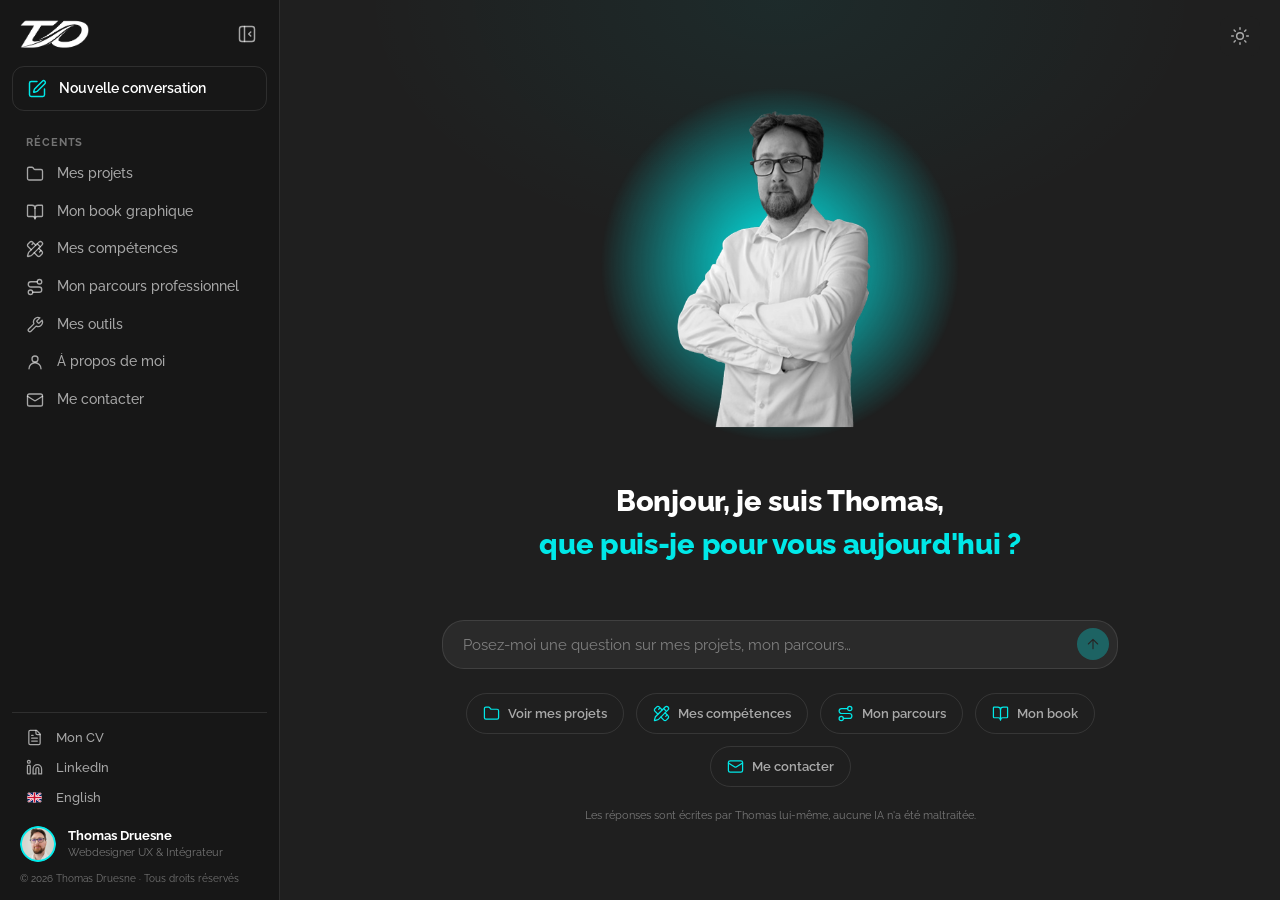
==== index.html @ 83aafb92 "Réponses du chat : apparition en cascade des éléments Co-Authored-By: Claude Opus 5.5 <noreply@anthr" ====
<!DOCTYPE html>
<html lang="fr">
<head>
  <meta charset="UTF-8" />
  <meta name="viewport" content="width=device-width, initial-scale=1.0" />
  <title>Portfolio - Thomas Druesne</title>
  <meta name="description" content="Thomas Druesne — Webdesigner UX &amp; Intégrateur WordPress. Projets, book graphique, compétences, parcours et outils." />
  <link rel="icon" type="image/png" href="img/favicon.png" />
  <!-- Thème : appliqué avant l'affichage pour éviter un flash (dark par défaut) -->
  <script>try { if (localStorage.getItem("portfolio-theme") === "light") document.documentElement.dataset.theme = "light"; } catch (e) {}</script>
  <link rel="preconnect" href="https://fonts.googleapis.com" />
  <link rel="preconnect" href="https://fonts.gstatic.com" crossorigin />
  <link rel="stylesheet" href="https://fonts.googleapis.com/css2?family=Raleway:wght@400;500;600;700;800&amp;display=swap" />
  <link rel="stylesheet" href="css/app.css?v=29" />
</head>
<body data-page="home">

  <div class="app" id="app">

    <!-- =====================================================
         ZONE PRINCIPALE — interface de chat
    ====================================================== -->
    <main class="chat" id="chat">

      <header class="chat-top">
        <button class="icon-btn" id="sidebar-open" type="button" aria-label="Ouvrir le menu" data-fr-aria="Ouvrir le menu" data-en-aria="Open menu">
          <span class="ico" data-icon="sidebar"></span>
        </button>
        <span class="chat-spacer"></span>
        <a href="chat.html" class="icon-btn" id="chat-new" data-action="new" aria-label="Nouvelle conversation" data-fr-aria="Nouvelle conversation" data-en-aria="New chat">
          <span class="ico" data-icon="newchat"></span>
        </a>
        <button class="icon-btn theme-btn" id="theme-btn" type="button" aria-label="Passer en mode clair">
          <span class="ico ico-sun" data-icon="sun"></span>
          <span class="ico ico-moon" data-icon="moon"></span>
        </button>
      </header>

      <div class="chat-scroll" id="chat-scroll">
        <div class="chat-col">

          <!-- Accueil -->
          <section class="welcome" id="welcome">
            <div class="photo-particles" id="photo-particles">
              <img class="photo-static" id="photo-static" src="img/photo_hero_section_homepage.png" alt="Thomas Druesne" />
              <canvas id="photo-canvas" aria-hidden="true"></canvas>
            </div>
            <h1 class="welcome-title">
              <span data-fr="Bonjour, je suis Thomas," data-en="Hello, I'm Thomas,">Bonjour, je suis Thomas,</span>
              <span class="accent" data-fr="que puis-je pour vous aujourd'hui ?" data-en="how can I help you today?">que puis-je pour vous aujourd'hui ?</span>
            </h1>
          </section>

          <!-- Fil de la conversation (rempli par js/app.js) -->
          <div class="thread" id="thread" aria-live="polite"></div>

        </div>
      </div>

      <!-- Barre de saisie -->
      <div class="composer-wrap">
        <div class="chat-col">
          <form class="composer" id="composer" autocomplete="off">
            <label for="prompt" class="sr-only" data-fr="Votre question" data-en="Your question">Votre question</label>
            <textarea id="prompt" rows="1"
              placeholder="Posez-moi une question sur mes projets, mon parcours…"
              data-fr-placeholder="Posez-moi une question sur mes projets, mon parcours…"
              data-en-placeholder="Ask me about my projects, my background…"></textarea>
            <button class="send-btn" type="submit" aria-label="Envoyer" data-fr-aria="Envoyer" data-en-aria="Send" disabled>
              <span class="ico" data-icon="send"></span>
            </button>
          </form>

          <div class="suggestions" id="suggestions">
            <button type="button" class="chip" data-topic="projets"><span class="ico" data-icon="folder"></span><span data-fr="Voir mes projets" data-en="See my projects">Voir mes projets</span></button>
            <button type="button" class="chip" data-topic="competences"><span class="ico" data-icon="pen"></span><span data-fr="Mes compétences" data-en="My skills">Mes compétences</span></button>
            <button type="button" class="chip" data-topic="parcours"><span class="ico" data-icon="route"></span><span data-fr="Mon parcours" data-en="My background">Mon parcours</span></button>
            <button type="button" class="chip" data-topic="book"><span class="ico" data-icon="book"></span><span data-fr="Mon book" data-en="My portfolio">Mon book</span></button>
            <button type="button" class="chip" data-topic="contact"><span class="ico" data-icon="mail"></span><span data-fr="Me contacter" data-en="Contact me">Me contacter</span></button>
          </div>

          <p class="composer-note" data-fr="Les réponses sont écrites par Thomas lui-même, aucune IA n'a été maltraitée." data-en="Answers are written by Thomas himself, no AI was harmed.">Les réponses sont écrites par Thomas lui-même, aucune IA n'a été maltraitée.</p>
        </div>
      </div>

    </main>
  </div>


  <script src="js/layout.js?v=29"></script>
  <script src="js/answers.js?v=29"></script>
  <script src="js/icons.js?v=29"></script>
  <script src="js/particles.js?v=29"></script>
  <script src="js/app.js?v=29"></script>
</body>
</html>
---- css/app.css ----
/* ============================================================
   APP.CSS — Interface "chat IA" (index.html + chat.html)
   Barre latérale (historique) + zone de chat centrale.

   Toutes les couleurs passent par des variables :
   - dark mode (par défaut) : :root
   - light mode : [data-theme="light"] — le bleu ciel devient bleu
   Les pictos SVG suivent automatiquement (currentColor).

   Breakpoints : 1500px / 1200px / 900px / 400px
============================================================ */

:root {
  /* Charte */
  --bg:          #1F1F1F;
  --primary:     #FFFFFF;
  --secondary:   #00E8E8;

  /* Dérivés (surfaces, textes atténués, bordures) */
  --surface:     #171717;   /* barre latérale */
  --surface-2:   #2A2A2A;   /* bulles, champs, cartes */
  --surface-3:   #333333;   /* survol */
  --text-muted:  rgba(255, 255, 255, 0.62);
  --text-faint:  rgba(255, 255, 255, 0.4);
  --border:      rgba(255, 255, 255, 0.1);
  --accent-soft: rgba(0, 232, 232, 0.12);
  --accent-glow: rgba(0, 232, 232, 0.35);
  --accent-haze: rgba(0, 232, 232, 0.06);   /* halo en haut de la zone de chat */
  --on-accent:   #1F1F1F;
  --shadow:      rgba(0, 0, 0, 0.5);
  --logo-filter: none;

  --sidebar-w:   280px;
  --col-w:       780px;
  --radius:      16px;
  --ease:        cubic-bezier(0.22, 1, 0.36, 1);
}

/* ===== LIGHT MODE — couleurs inversées, le bleu ciel devient bleu ===== */
[data-theme="light"] {
  --bg:          #FFFFFF;
  --primary:     #1F1F1F;
  --secondary:   #0B63CE;

  --surface:     #F5F6F8;
  --surface-2:   #ECEEF2;
  --surface-3:   #E1E4EA;
  --text-muted:  rgba(31, 31, 31, 0.68);
  --text-faint:  rgba(31, 31, 31, 0.46);
  --border:      rgba(31, 31, 31, 0.12);
  --accent-soft: rgba(11, 99, 206, 0.1);
  --accent-glow: rgba(11, 99, 206, 0.28);
  --accent-haze: rgba(11, 99, 206, 0.05);
  --on-accent:   #FFFFFF;
  --shadow:      rgba(31, 31, 31, 0.18);
  --logo-filter: invert(1);      /* logo blanc → noir */
}

/* ===== Reset ===== */
*, *::before, *::after { margin: 0; padding: 0; box-sizing: border-box; }

html, body { height: 100%; }

body {
  font-family: 'Raleway', sans-serif;
  background: var(--bg);
  color: var(--primary);
  font-size: calc(1rem - 1px);
  line-height: 1.7;
  overflow: hidden;              /* le scroll se fait dans .chat-scroll */
  -webkit-font-smoothing: antialiased;
  transition: background-color 0.3s, color 0.3s;
}

img { max-width: 100%; display: block; }
button { font: inherit; color: inherit; background: none; border: none; cursor: pointer; }
a { color: inherit; }

.sr-only {
  position: absolute; width: 1px; height: 1px; overflow: hidden;
  clip: rect(0 0 0 0); white-space: nowrap;
}

:focus-visible { outline: 2px solid var(--secondary); outline-offset: 2px; border-radius: 6px; }

/* ===== Pictos ===== */
.ico { display: inline-flex; width: 20px; height: 20px; flex-shrink: 0; }
.ico svg { width: 100%; height: 100%; }

.icon-btn {
  display: inline-flex; align-items: center; justify-content: center;
  width: 40px; height: 40px; border-radius: 10px;
  color: var(--text-muted);
  transition: background 0.2s, color 0.2s;
}
.icon-btn:hover { background: var(--surface-3); color: var(--primary); }

/* ============================================================
   LAYOUT
============================================================ */
.app {
  display: flex;
  height: 100vh;
  height: 100dvh;
}

/* ============================================================
   BARRE LATÉRALE
============================================================ */
.sidebar {
  width: var(--sidebar-w);
  flex-shrink: 0;
  background: var(--surface);
  border-right: 1px solid var(--border);
  display: flex;
  flex-direction: column;
  padding: 0.75rem;
  gap: 0.5rem;
  line-height: 1.3;
  transition: width 0.35s var(--ease), transform 0.35s var(--ease);
  z-index: 50;
}

/* Barre repliée : voir "BARRE LATÉRALE REPLIÉE" plus bas (colonne d'icônes) */

.sidebar-top {
  display: flex; align-items: center; justify-content: space-between;
  padding: 0.15rem 0 0.25rem 0.5rem;
}
.sidebar-logo img { height: 30px; width: auto; filter: var(--logo-filter); transition: filter 0.3s; }

.side-new {
  display: flex; align-items: center; gap: 0.75rem;
  padding: 0.7rem 0.9rem;
  border-radius: 12px;
  border: 1px solid var(--border);
  font-weight: 600;
  font-size: calc(0.94rem - 1px);
  text-decoration: none;
  transition: border-color 0.2s, background 0.2s, color 0.2s;
}
.side-new .ico { color: var(--secondary); }
.side-new:hover,
.side-new.is-active { border-color: var(--secondary); background: var(--accent-soft); }

.side-scroll {
  flex: 1;
  min-height: 0;
  overflow-y: auto;
  margin: 0 -0.25rem;
  padding: 0 0.25rem;
  scrollbar-width: none;           /* aucune barre de scroll visible */
}
.side-scroll::-webkit-scrollbar { display: none; }

.side-label {
  font-size: calc(0.72rem - 1px);
  font-weight: 700;
  letter-spacing: 0.08em;
  text-transform: uppercase;
  color: var(--text-faint);
  padding: 1.1rem 0.9rem 0.4rem;
}

.side-list { list-style: none; display: flex; flex-direction: column; gap: 2px; }

.side-item {
  display: flex; align-items: center; gap: 0.8rem;
  width: 100%;
  padding: 0.55rem 0.9rem;
  border-radius: 10px;
  text-decoration: none;
  font-size: calc(0.92rem - 1px);
  font-weight: 500;
  color: var(--text-muted);
  text-align: left;
  white-space: nowrap;
  overflow: hidden;
  position: relative;
  transition: background 0.2s, color 0.2s;
}
.side-item .ico { width: 18px; height: 18px; }
.side-item > span:last-child { overflow: hidden; text-overflow: ellipsis; }
.side-item:hover { background: var(--surface-2); color: var(--primary); }
.side-item:hover .ico { color: var(--secondary); }

.side-item.is-active {
  background: var(--surface-2);
  color: var(--primary);
}
.side-item.is-active .ico { color: var(--secondary); }
.side-item.is-active::before {
  content: '';
  position: absolute; left: 0; top: 25%; bottom: 25%;
  width: 3px; border-radius: 3px;
  background: var(--secondary);
}

.sidebar-bottom {
  border-top: 1px solid var(--border);
  padding-top: 0.6rem;
  display: flex; flex-direction: column; gap: 0.5rem;
}

/* CV / LinkedIn / Langue : liste verticale resserrée */
.side-list--compact { gap: 0; }
.side-list--compact .side-item { padding: 0.4rem 0.9rem; font-size: calc(0.88rem - 1px); }
.side-list--compact .ico { width: 17px; height: 17px; }

.side-profile {
  display: flex; align-items: center; gap: 0.75rem;
  padding: 0.35rem 0.5rem 0.1rem;
}
.avatar {
  width: 36px; height: 36px; border-radius: 50%;
  display: inline-flex; align-items: center; justify-content: center;
  background: var(--secondary); color: var(--on-accent);
  font-weight: 800; font-size: calc(0.85rem - 1px);
  flex-shrink: 0;
}
/* Photo de profil (cercle bleu ciel intégré à l'image) */
img.avatar { background: none; object-fit: cover; display: block; }
.side-profile-txt { display: flex; flex-direction: column; line-height: 1.35; gap: 0.1rem; min-width: 0; }
.side-profile-txt strong { font-size: calc(0.9rem - 1px); }
.side-profile-txt small { font-size: calc(0.75rem - 1px); color: var(--text-faint); white-space: nowrap; overflow: hidden; text-overflow: ellipsis; }

.sidebar-scrim { display: none; }

/* Écrans peu hauts : on resserre encore pour éviter le scroll */
@media (max-height: 720px) {
  .sidebar { padding: 0.6rem 0.75rem; gap: 0.4rem; }
  .side-new { padding: 0.6rem 0.9rem; }
  .side-label { padding: 0.75rem 0.9rem 0.3rem; }
  .side-item { padding: 0.45rem 0.9rem; }
  .side-profile-txt small { display: none; }
  .avatar { width: 30px; height: 30px; font-size: calc(0.75rem - 1px); }
}

/* Très peu de hauteur (petit portable + barre de favoris) : version la plus compacte */
@media (max-height: 620px) {
  .sidebar-top { padding-bottom: 0; }
  .side-label { padding: 0.5rem 0.9rem 0.2rem; }
  .side-item { padding: 0.35rem 0.9rem; font-size: calc(0.88rem - 1px); }
  .side-profile { display: none; }
}

/* ============================================================
   ZONE DE CHAT
============================================================ */
.chat {
  flex: 1;
  min-width: 0;
  display: flex;
  flex-direction: column;
  position: relative;
  background:
    radial-gradient(ellipse 60% 40% at 50% 0%, var(--accent-haze), transparent 70%),
    var(--bg);
}

/* Barre du haut posée par-dessus la conversation (pas de bande qui la coupe) :
   seuls les boutons restent cliquables, le texte défile jusqu'en haut. */
.chat-top {
  position: absolute; top: 0; left: 0; right: 0; z-index: 5;
  display: flex; align-items: center; gap: 0.5rem;
  padding: 1rem 1.25rem;
  min-height: 64px;
  pointer-events: none;
}
.chat-top > * { pointer-events: auto; }
/* Petit fond rond derrière chaque bouton pour rester lisible si le texte passe dessous */
.chat-top .icon-btn:not(:hover) { background: var(--bg); }
.chat.is-chatting .chat-scroll { padding-top: 64px; }
.chat-spacer { flex: 1; }

/* Boutons de la barre du haut visibles uniquement si la sidebar est cachée */
#sidebar-open, #chat-new { display: none; }

.chat-scroll {
  flex: 1;
  overflow-y: auto;
  scroll-behavior: smooth;
  scrollbar-width: thin;
  scrollbar-color: var(--surface-3) transparent;
}

.chat-col {
  width: 100%;
  max-width: var(--col-w);
  margin: 0 auto;
  padding: 0 2rem;
}

/* ----- Accueil ----- */
.welcome {
  display: flex;
  flex-direction: column;
  align-items: center;
  text-align: center;
  padding-top: 4vh;
  padding-bottom: 2.75rem;          /* respiration entre le titre et la barre de saisie */
}

/* Photo : nette au repos (vraie image), en grains pendant le mouvement (canvas) */
.photo-particles {
  position: relative;
  width: min(360px, 40vh);
  aspect-ratio: 560 / 552;
  margin-bottom: 2.5rem;
  cursor: crosshair;
  touch-action: none;
}
.photo-particles canvas,
.photo-particles .photo-static {
  position: absolute; inset: 0;
  width: 100%; height: 100%;
  object-fit: contain;
}
.photo-particles canvas { opacity: 0; transition: opacity 0.45s ease; }
.photo-particles .photo-static { transition: opacity 0.45s ease; }
.photo-particles.is-moving canvas { opacity: 1; transition-duration: 0.12s; }
.photo-particles.is-moving .photo-static { opacity: 0; transition-duration: 0.12s; }

.welcome-title {
  font-size: calc(1.9rem - 1px);
  font-weight: 800;
  line-height: 1.3;
  letter-spacing: -0.01em;
  max-width: 660px;
  display: flex; flex-direction: column; gap: 0.35rem;
}
.welcome-title span { display: block; }
.welcome-title .accent { color: var(--secondary); }

/* Mode conversation : l'accueil disparaît */
.chat.is-chatting .welcome { display: none; }

/* ----- Fil de messages ----- */
.thread {
  display: flex;
  flex-direction: column;
  gap: 2.75rem;
  padding: 1.5rem 0 3rem;
}
.chat:not(.is-chatting) .thread { display: none; }

.msg { display: flex; gap: 1.1rem; animation: msg-in 0.45s var(--ease) both; }

.msg-user { justify-content: flex-end; }
.msg-user .bubble {
  background: var(--surface-2);
  padding: 0.9rem 1.3rem;
  border-radius: 20px 20px 6px 20px;
  max-width: 80%;
  overflow-wrap: anywhere;
}

.msg-bot .avatar { width: 32px; height: 32px; font-size: calc(0.75rem - 1px); margin-top: 0.1rem; }
.msg-bot .msg-body { flex: 1; min-width: 0; }
.msg-bot .msg-body > * + * { margin-top: 1.4rem; }
.msg-bot p { color: var(--primary); }
.msg-bot strong { color: var(--secondary); font-weight: 700; }

/* Apparition en cascade du contenu de la réponse : chaque bloc, carte,
   étape ou bouton reçoit la classe .cascade et un délai croissant (app.js).
   `backwards` : l'animation ne bloque pas les effets de survol ensuite. */
.msg-bot .msg-body > .typing { animation: msg-in 0.3s var(--ease) both; }
.cascade { animation: msg-in 0.4s var(--ease) backwards; }

@keyframes msg-in {
  from { opacity: 0; transform: translateY(10px); }
  to   { opacity: 1; transform: none; }
}

/* Indicateur "Thomas écrit…" */
.typing { display: inline-flex; gap: 5px; padding: 0.7rem 0; }
.typing i {
  width: 7px; height: 7px; border-radius: 50%;
  background: var(--secondary);
  animation: typing 1s infinite ease-in-out;
}
.typing i:nth-child(2) { animation-delay: 0.15s; }
.typing i:nth-child(3) { animation-delay: 0.3s; }
@keyframes typing {
  0%, 80%, 100% { opacity: 0.25; transform: translateY(0); }
  40%           { opacity: 1;    transform: translateY(-4px); }
}

/* ----- Contenus des réponses ----- */
.project-grid {
  display: grid;
  grid-template-columns: repeat(2, 1fr);
  gap: 1.25rem;
}
.project-card {
  text-align: left;
  border-radius: var(--radius);
  overflow: hidden;
  background: var(--surface-2);
  border: 1px solid var(--border);
  transition: transform 0.35s var(--ease), border-color 0.25s, box-shadow 0.35s;
}
/* Logo blanc (sans fond) du projet, entier : contenu dans une zone basse */
.project-logo { display: flex; align-items: center; justify-content: center; height: 130px; padding: 1.25rem 1.5rem; }
.project-logo img { max-width: 100%; max-height: 100%; width: auto; height: auto; object-fit: contain; filter: var(--logo-filter); transition: filter 0.3s; }
.project-meta { display: flex; flex-direction: column; padding: 1rem 1.2rem 1.2rem; gap: 0.2rem; border-top: 1px solid var(--border); }
.project-meta strong { color: var(--primary); }
.project-meta small { color: var(--text-muted); font-size: calc(0.85rem - 1px); }
.project-card:hover {
  transform: translateY(-4px);
  border-color: var(--secondary);
  box-shadow: 0 10px 30px -10px var(--accent-glow);
}

.answer-figure img { border-radius: var(--radius); max-height: 360px; width: auto; }

.skill-grid { display: grid; grid-template-columns: repeat(2, 1fr); gap: 1.25rem; }
/* Nombre impair de cartes : la dernière prend toute la largeur */
.skill-card:last-child:nth-child(odd) { grid-column: 1 / -1; }
.skill-card {
  background: var(--surface-2);
  border: 1px solid var(--border);
  border-radius: var(--radius);
  padding: 1.5rem;
  transition: border-color 0.25s;
}
.skill-card:hover { border-color: var(--secondary); }
.skill-ico {
  width: 44px; height: 44px; padding: 10px;
  border-radius: 12px;
  background: var(--accent-soft);
  color: var(--secondary);
  margin-bottom: 1rem;
}
.skill-card h3 { font-size: calc(1.05rem - 1px); margin-bottom: 0.5rem; line-height: 1.4; }
.skill-card p { font-size: calc(0.92rem - 1px); color: var(--text-muted); }

.timeline { list-style: none; position: relative; padding-left: 1.75rem; }
.timeline::before {
  content: '';
  position: absolute; left: 5px; top: 8px; bottom: 8px;
  width: 2px;
  background: var(--secondary);
}
.timeline li { position: relative; padding-bottom: 1.75rem; }
.timeline li:last-child { padding-bottom: 0; }
.timeline li::before {
  content: '';
  position: absolute; left: calc(-1.75rem + 1px); top: 6px;
  width: 10px; height: 10px; border-radius: 50%;
  background: var(--bg);
  border: 2px solid var(--secondary);
}
.timeline-date { font-size: calc(0.8rem - 1px); font-weight: 700; color: var(--secondary); letter-spacing: 0.05em; }
.timeline h3 { font-size: calc(1.02rem - 1px); }
.timeline p { font-size: calc(0.92rem - 1px); color: var(--text-muted) !important; }

/* Outils : petites cartes carrées (picto couleur + nom), comme l'ancien site */
.tool-grid { display: grid; grid-template-columns: repeat(4, minmax(0, 1fr)); gap: 0.9rem; }
.tool-card {
  display: flex; flex-direction: column; align-items: center; justify-content: center;
  gap: 0.65rem;
  aspect-ratio: 1;
  padding: 1rem 0.5rem;
  background: var(--surface-2);
  border: 1px solid var(--border);
  border-radius: 12px;
  transition: box-shadow 0.3s ease, transform 0.3s ease, border-color 0.3s;
}
.tool-card img { width: 40px; height: 40px; object-fit: contain; }
.tool-card span { font-size: calc(0.9rem - 1px); font-weight: 600; text-align: center; overflow-wrap: anywhere; line-height: 1.25; }
.tool-card:hover { border-color: var(--secondary); box-shadow: 0 0 20px var(--accent-glow); transform: scale(0.97); }

.info-list { list-style: none; display: flex; flex-direction: column; gap: 0.75rem; }
.info-list li { display: flex; align-items: center; gap: 0.6rem; }
.info-list .ico { color: var(--secondary); }
.info-list a { color: var(--secondary); text-decoration: none; }
.info-list a:hover { text-decoration: underline; }

.answer-actions { display: flex; flex-wrap: wrap; gap: 0.8rem; padding-top: 0.25rem; }

/* ----- Boutons ----- */
.btn {
  display: inline-flex; align-items: center; gap: 0.5rem;
  padding: 0.62rem 1.15rem;
  border-radius: 999px;
  font-weight: 700; font-size: calc(0.88rem - 1px);
  text-decoration: none;
  border: 2px solid transparent;
  transition: transform 0.3s var(--ease), background 0.25s, color 0.25s, border-color 0.25s, box-shadow 0.3s;
  white-space: nowrap;
}
.btn .ico { width: 16px; height: 16px; }
.btn:hover { transform: translateY(-3px); }

.btn-accent { background: var(--secondary); color: var(--on-accent); }
.btn-accent:hover { box-shadow: 0 8px 24px -8px var(--accent-glow); }

.btn-ghost { border-color: var(--border); color: var(--primary); }
.btn-ghost:hover { border-color: var(--secondary); color: var(--secondary); }

/* ============================================================
   BARRE DE SAISIE
============================================================ */
.composer-wrap { padding: 0.75rem 0 1.5rem; }

.chat:not(.is-chatting) .chat-scroll { flex: 0 1 auto; }
.chat:not(.is-chatting) { justify-content: center; }

.composer {
  display: flex; align-items: flex-end; gap: 0.5rem;
  background: var(--surface-2);
  border: 1px solid var(--border);
  border-radius: 22px;
  padding: 0.45rem 0.5rem 0.45rem 1.25rem;
  transition: border-color 0.25s, box-shadow 0.3s, background 0.3s;
}
.composer:focus-within {
  border-color: var(--secondary);
  box-shadow: 0 0 0 4px var(--accent-soft), 0 10px 40px -15px var(--accent-glow);
}
.composer textarea {
  flex: 1;
  resize: none;
  border: none; outline: none; background: transparent;
  color: var(--primary);
  font: inherit; font-size: calc(1rem - 1px);
  line-height: 1.5;
  padding: 0.3rem 0;
  max-height: 180px;
overflow-y: hidden;             /* pas de flèches de défilement tant que le texte tient */
}
.composer textarea::placeholder { color: var(--text-faint); white-space: nowrap; overflow: hidden; text-overflow: ellipsis; }

.send-btn {
  width: 32px; height: 32px; border-radius: 50%;
  display: inline-flex; align-items: center; justify-content: center;
  background: var(--secondary); color: var(--on-accent);
  flex-shrink: 0;
  margin-bottom: 1px;
  transition: opacity 0.2s, transform 0.2s;
}
.send-btn .ico { width: 16px; height: 16px; }
.send-btn:disabled { opacity: 0.3; cursor: default; }
.send-btn:not(:disabled):hover { transform: scale(1.06); }

.suggestions {
  display: flex; flex-wrap: wrap; justify-content: center; gap: 0.75rem;
  margin-top: 1.5rem;
}
.chat.has-asked .suggestions { display: none; }
.is-standalone .suggestions { margin: 0 0 1rem; }

.chip {
  display: inline-flex; align-items: center; gap: 0.5rem;
  padding: 0.5rem 1rem;
  border-radius: 999px;
  border: 1px solid var(--border);
  color: var(--text-muted);
  font-size: calc(0.9rem - 1px); font-weight: 600;
  transition: border-color 0.2s, color 0.2s, background 0.2s, transform 0.3s var(--ease);
}
.chip .ico { width: 17px; height: 17px; color: var(--secondary); }
.chip:hover { border-color: var(--secondary); color: var(--primary); background: var(--accent-soft); transform: translateY(-2px); }

.composer-note {
  text-align: center;
  font-size: calc(0.75rem - 1px);
  color: var(--text-faint);
  margin-top: 1.25rem;
}

/* ============================================================
   RESPONSIVE — 1500px
============================================================ */
@media (max-width: 1500px) {
  :root { --col-w: 740px; }
}

/* ============================================================
   RESPONSIVE — 1200px
============================================================ */
@media (max-width: 1200px) {
  :root { --sidebar-w: 270px; --col-w: 700px; }
  .photo-particles { width: min(320px, 40vh); }
  .welcome-title { font-size: calc(1.75rem - 1px); }
}

/* ============================================================
   RESPONSIVE — 900px : la barre latérale devient un tiroir
============================================================ */
@media (max-width: 900px) {
  :root { --sidebar-w: 290px; }

  .sidebar {
    position: fixed; top: 0; bottom: 0; left: 0;
    transform: translateX(-100%);
    box-shadow: 20px 0 60px var(--shadow);
  }
  .app.is-collapsed .sidebar { margin-left: 0; }
  .app.is-drawer-open .sidebar { transform: none; }

  .sidebar-scrim {
    display: block;
    position: fixed; inset: 0;
    background: rgba(0, 0, 0, 0.55);
    opacity: 0; pointer-events: none;
    transition: opacity 0.3s;
    z-index: 40;
  }
  .app.is-drawer-open .sidebar-scrim { opacity: 1; pointer-events: auto; }

  #sidebar-open, #chat-new { display: inline-flex; }
  /* Accueil : même centrage que sur ordinateur (photo + titre + saisie groupés),
     la barre du haut passe par-dessus ; si le contenu est trop haut, il défile depuis le haut */
  .chat:not(.is-chatting) .chat-scroll { padding-top: 56px; }

  .photo-particles { width: min(280px, 36vh); }
  .welcome { padding-top: 0; }
  .welcome-title { font-size: calc(1.6rem - 1px); }
}

/* ============================================================
   RESPONSIVE — 600px (intermédiaire mobile large)
============================================================ */
@media (max-width: 600px) {
  .project-grid, .skill-grid { grid-template-columns: 1fr; }
  .chat-col { padding: 0 1rem; }
  .msg-bot .avatar { display: none; }
}

/* ============================================================
   RESPONSIVE — 400px
============================================================ */
@media (max-width: 400px) {
  .photo-particles { width: min(230px, 34vh); margin-bottom: 1.5rem; }
  .welcome-title { font-size: calc(1.3rem - 1px); }
  .composer { border-radius: 20px; padding-left: 1rem; }
  .suggestions { gap: 0.55rem; }
  .chip { font-size: calc(0.82rem - 1px); padding: 0.45rem 0.8rem; }
  .btn { padding: 0.55rem 0.95rem; font-size: calc(0.84rem - 1px); }
}

/* ============================================================
   ARRIVÉE SUR L'ACCUEIL — tout le contenu glisse vers le haut
   (la barre latérale ne bouge pas). Remplissage "backwards" :
   l'animation ne bloque pas les effets de survol ensuite.
============================================================ */
@keyframes rise-in {
  from { opacity: 0; transform: translateY(32px); }
  to   { opacity: 1; transform: none; }
}
body[data-page="home"] .chat:not(.is-chatting) .photo-particles,
body[data-page="home"] .chat:not(.is-chatting) .welcome-title span,
body[data-page="home"] .chat:not(.is-chatting) .composer,
body[data-page="home"] .chat:not(.is-chatting) .suggestions .chip,
body[data-page="home"] .chat:not(.is-chatting) .composer-note {
  animation: rise-in 0.9s var(--ease) backwards;
}
body[data-page="home"] .chat:not(.is-chatting) .photo-particles             { animation-delay: 0s; }
body[data-page="home"] .chat:not(.is-chatting) .welcome-title span:first-child { animation-delay: 0.12s; }
body[data-page="home"] .chat:not(.is-chatting) .welcome-title span.accent   { animation-delay: 0.2s; }
body[data-page="home"] .chat:not(.is-chatting) .composer                    { animation-delay: 0.3s; }
body[data-page="home"] .chat:not(.is-chatting) .suggestions .chip:nth-child(1) { animation-delay: 0.4s; }
body[data-page="home"] .chat:not(.is-chatting) .suggestions .chip:nth-child(2) { animation-delay: 0.46s; }
body[data-page="home"] .chat:not(.is-chatting) .suggestions .chip:nth-child(3) { animation-delay: 0.52s; }
body[data-page="home"] .chat:not(.is-chatting) .suggestions .chip:nth-child(4) { animation-delay: 0.58s; }
body[data-page="home"] .chat:not(.is-chatting) .suggestions .chip:nth-child(5) { animation-delay: 0.64s; }
body[data-page="home"] .chat:not(.is-chatting) .composer-note               { animation-delay: 0.75s; }

/* Light mode : la photo nette attend sa version au halo bleu (js/particles.js) */
[data-theme="light"] .photo-particles .photo-static:not(.is-recolored) { opacity: 0; }

/* ============================================================
   BOUTON DÉPLOYER / REPLIER LA BARRE LATÉRALE
   - dans la barre (ouverte) : la flèche pointe à gauche = replier
   - dans la zone de chat (barre fermée) : flèche à droite = déployer
   - au clic : petit rebond + la flèche pivote vers son nouveau sens
============================================================ */
.ico-chev { transform-box: fill-box; transform-origin: center; }
#sidebar-close .ico-chev { transform: rotate(180deg); }

@keyframes toggle-bump {
  0%   { transform: scale(1); }
  35%  { transform: scale(0.82); }
  70%  { transform: scale(1.08); }
  100% { transform: scale(1); }
}
@keyframes chev-to-left  { from { transform: rotate(0deg); }   to { transform: rotate(180deg); } }
@keyframes chev-to-right { from { transform: rotate(180deg); } to { transform: rotate(0deg); } }

#sidebar-open.is-flipping,
#sidebar-close.is-flipping { animation: toggle-bump 0.45s var(--ease); }
#sidebar-close.is-flipping .ico-chev { animation: chev-to-left 0.55s var(--ease) 0.05s backwards; }
#sidebar-open.is-flipping .ico-chev  { animation: chev-to-right 0.55s var(--ease) 0.05s backwards; }
#sidebar-open.is-flipping .ico,
#sidebar-close.is-flipping .ico { color: var(--secondary); transition: color 0.6s; }

/* ============================================================
   CHANGEMENT DE LANGUE — fondu + léger flou pendant l'échange
   (classes posées sur <html> par js/app.js, au clic seulement)
============================================================ */
html.lang-anim [data-fr],
html.lang-anim [data-fr-html],
html.lang-anim .bubble[data-q-fr],
html.lang-anim textarea::placeholder {
  transition: opacity 0.22s ease, filter 0.22s ease, transform 0.22s ease !important;
}
html.lang-out [data-fr],
html.lang-out [data-fr-html],
html.lang-out .bubble[data-q-fr] {
  opacity: 0 !important;
  filter: blur(4px);
  transform: translateY(3px);
}
html.lang-out textarea::placeholder { opacity: 0; }

/* Accessibilité : animations réduites */
@media (prefers-reduced-motion: reduce) {
  *, *::before, *::after { animation-duration: 0.01ms !important; transition-duration: 0.01ms !important; }
}

/* ============================================================
   ÉCRANS PEU HAUTS — tout l'accueil doit rester visible
============================================================ */
@media (max-height: 760px) {
  .photo-particles { width: min(300px, 34vh); margin-bottom: 1.5rem; }
  .welcome { padding-top: 0; padding-bottom: 1.75rem; }
  .welcome-title { font-size: calc(1.55rem - 1px); }
  .suggestions { margin-top: 1rem; }
}

/* ============================================================
   BOUTON DARK / LIGHT (en haut à droite)
============================================================ */
/* Bouton de langue : drapeau de la langue proposée (même que le libellé) */
html:not([lang="en"]) #lang-btn .flag-fr,
html[lang="en"] #lang-btn .flag-en { display: none; }

.theme-btn .ico-moon { display: none; }
[data-theme="light"] .theme-btn .ico-sun { display: none; }
[data-theme="light"] .theme-btn .ico-moon { display: inline-flex; }
.theme-btn:hover .ico { color: var(--secondary); }

/* ============================================================
   RÉPONSE "À PROPOS" — portrait + hobbies
============================================================ */
.answer-portrait img {
  width: 180px; height: 180px;
  object-fit: cover;
  border-radius: 50%;
  border: 3px solid var(--secondary);
}

/* Hobbies : une carte par ligne ; dans chaque carte, image à gauche,
   picto + titre + texte à droite */
.hobby-grid { display: grid; grid-template-columns: 1fr; gap: 1.25rem; }
.hobby-card {
  display: grid;
  grid-template-columns: minmax(0, 44%) minmax(0, 1fr);
  align-items: center;
  gap: 1.25rem;
  padding: 1rem;
  background: var(--surface-2);
  border: 1px solid var(--border);
  border-radius: var(--radius);
}
/* Image entière (sans recadrage) ; même arrondi pour les trois images,
   plus grand que celui déjà intégré dans les deux premières */
.hobby-card img {
  width: 100%; height: auto;
  aspect-ratio: 564 / 212;
  object-fit: contain;
  border-radius: 12px;
}
.hobby-body { padding: 0; }
.hobby-body h3 { display: flex; align-items: center; gap: 0.5rem; font-size: calc(1.02rem - 1px); margin-bottom: 0.4rem; line-height: 1.4; }
.hobby-body h3 .ico { color: var(--secondary); }
.hobby-body p { font-size: calc(0.92rem - 1px); color: var(--text-muted) !important; }

/* ============================================================
   RÉPONSE "CONTACT" — formulaire
============================================================ */
.contact-form {
  display: flex; flex-direction: column; gap: 0.9rem;
  background: var(--surface-2);
  border: 1px solid var(--border);
  border-radius: var(--radius);
  padding: 1.25rem;
}
.contact-row { display: grid; grid-template-columns: 1fr 1fr; gap: 0.9rem; }
.contact-form label { display: flex; flex-direction: column; gap: 0.35rem; font-size: calc(0.85rem - 1px); font-weight: 600; color: var(--text-muted); }
.contact-form input,
.contact-form textarea {
  font: inherit; font-size: calc(0.95rem - 1px); font-weight: 500;
  color: var(--primary);
  background: var(--bg);
  border: 1px solid var(--border);
  border-radius: 12px;
  padding: 0.6rem 0.85rem;
  resize: vertical;
  transition: border-color 0.2s, box-shadow 0.2s;
}
.contact-form input:focus,
.contact-form textarea:focus { outline: none; border-color: var(--secondary); box-shadow: 0 0 0 3px var(--accent-soft); }
.contact-trap { position: absolute; left: -9999px; width: 1px; height: 1px; opacity: 0; }
.contact-foot { display: flex; flex-wrap: wrap; gap: 0.8rem; }
.contact-foot .btn:disabled { opacity: 0.5; cursor: progress; transform: none; }
.contact-status { font-size: calc(0.9rem - 1px); min-height: 1em; }
.contact-status:empty { display: none; }
.contact-status[data-kind="success"] { color: var(--secondary); font-weight: 600; }
.contact-status[data-kind="error"] { color: #E5484D; }

@media (max-width: 600px) {
  .contact-row { grid-template-columns: 1fr; }
  /* Mobile : la carte hobby repasse en vertical (image au-dessus du texte) */
  .hobby-card { grid-template-columns: 1fr; gap: 0.9rem; }
  .answer-portrait img { width: 140px; height: 140px; }
}

/* ============================================================
   DÉTAIL D'UN PROJET — affiché à la suite du chat
   (remplace les anciennes fenêtres modales)
============================================================ */
.project-title {
  font-size: calc(1.35rem - 1px);
  font-weight: 800;
  line-height: 1.35;
  padding-bottom: 0.6rem;
  position: relative;
}
.project-title::after {
  content: '';
  position: absolute; left: 0; bottom: 0;
  width: 64px; height: 3px; border-radius: 2px;
  background: var(--secondary);
}

/* Aperçu : image entière sur fond blanc, hauteur limitée */
.project-shot {
  background: #FFFFFF;
  border-radius: var(--radius);
  border: 1px solid var(--border);
  padding: 0.5rem;
  height: 300px;
  overflow: hidden;            /* le zoom ne rogne que la marge blanche de l'image */
  display: flex; align-items: center; justify-content: center;
}
.project-shot--beige { background: #F5EDE8; }
/* Les images ont 20 à 40 % de marge blanche autour du logo : léger zoom pour l'agrandir */
.project-shot img { max-width: 100%; max-height: 100%; object-fit: contain; transform: scale(1.22); }
/* Images larges avec beaucoup de marge : elles remplissent le cadre (marges rognées, logo entier) */.project-shot--cover { padding: 0; }.project-shot--cover img { width: 100%; height: 100%; max-width: none; max-height: none; object-fit: cover; transform: none; }

.project-details {
  display: grid; grid-template-columns: 1fr 1fr; gap: 1.25rem;
}
.project-details > div {
  background: var(--surface-2);
  border: 1px solid var(--border);
  border-radius: var(--radius);
  padding: 1.1rem 1.25rem 1.25rem;
}
.project-details h3 {
  display: flex; align-items: center; gap: 0.55rem;
  font-size: calc(1rem - 1px);
  margin-bottom: 0.7rem;
  line-height: 1.4;
}
.project-details h3 .ico { color: var(--secondary); }

.detail-list { list-style: none; display: flex; flex-direction: column; gap: 0.4rem; }
.detail-list li {
  position: relative;
  padding-left: 1.1rem;
  font-size: calc(0.92rem - 1px);
  color: var(--text-muted);
}
.detail-list li::before {
  content: '';
  position: absolute; left: 0.2rem; top: 0.62em;
  width: 5px; height: 5px; border-radius: 50%;
  background: var(--secondary);
}
.detail-list--tools { gap: 0.7rem; }   /* liste des outils un peu plus aérée */
.detail-list--tools li { display: flex; align-items: center; gap: 0.6rem; padding-left: 0; }
.detail-list--tools li::before { display: none; }
.detail-list--tools img { width: 20px; height: 20px; object-fit: contain; }

@media (max-width: 600px) {
  .tool-grid { grid-template-columns: repeat(3, minmax(0, 1fr)); }
  .project-details { grid-template-columns: 1fr; }
  .project-shot { height: 210px; }
}
@media (max-width: 400px) {
  .tool-grid { grid-template-columns: repeat(3, minmax(0, 1fr)); gap: 0.6rem; }
  .tool-card img { width: 34px; height: 34px; }
  .tool-card span { font-size: calc(0.8rem - 1px); }
  .project-logo { height: 110px; }
}

/* ============================================================
   BARRE LATÉRALE REPLIÉE (ordinateur) — elle ne disparaît pas :
   elle devient une colonne d'icônes. Survol = nom en infobulle.
============================================================ */
@media (min-width: 901px) {
  .sidebar { overflow: hidden; }
  .app.is-collapsed .sidebar { width: 72px; padding-left: 0.6rem; padding-right: 0.6rem; }

  .app.is-collapsed .sidebar-logo,
  .app.is-collapsed .side-label,
  .app.is-collapsed .side-new > span:last-child,
  .app.is-collapsed .side-item > span:last-child,
  .app.is-collapsed .side-profile-txt { display: none; }

  .app.is-collapsed .sidebar-top { justify-content: center; padding-left: 0; }
  .app.is-collapsed .side-new,
  .app.is-collapsed .side-item { justify-content: center; padding-left: 0; padding-right: 0; }
  .app.is-collapsed .side-scroll { padding-top: 0.75rem; }
  .app.is-collapsed .side-profile { justify-content: center; padding-left: 0; padding-right: 0; }

  /* Flèche du bouton : vers la droite quand la barre est repliée (= déployer) */
  .app.is-collapsed #sidebar-close .ico-chev { transform: rotate(0deg); }
  .app.is-collapsed #sidebar-close.is-flipping .ico-chev { animation-name: chev-to-right; }
}

/* Fin du détail d'un projet : proposer d'enchaîner sur les autres */
.next-projects {
  border-top: 1px solid var(--border);
  padding-top: 1.25rem;
  display: flex; flex-direction: column; gap: 0.8rem;
}
.next-projects p { color: var(--text-muted); }
.chip--next { border-color: var(--secondary); color: var(--primary); }

/* Descriptions de projets : mots-clés en gras (sans couleur, pour rester lisible) */
.msg-bot .project-desc strong { color: var(--primary); font-weight: 700; }

/* Point fort mis en avant (ex. simulateur IAE d'Inzerty) */
.project-highlight {
  background: var(--accent-soft);
  border-left: 3px solid var(--secondary);
  border-radius: 0 12px 12px 0;
  padding: 0.85rem 1.1rem;
}

/* Copyright en bas de la barre latérale */
.side-copy {
  font-size: calc(0.7rem - 1px);
  line-height: 1.4;
  color: var(--text-faint);
  padding: 0 0.5rem 0.15rem;
}
@media (min-width: 901px) {
  .app.is-collapsed .side-copy { display: none; }
}

/* Aperçu dont le logo n'a pas de marge (ex. AMAP) : affiché entier, sans zoom */
.project-shot--fit { padding: 1.5rem; }
.project-shot--fit img { transform: none; }

/* AMAP : fond crème derrière le logo coloré */
.project-shot--amap { background: #F6EDD5; }


/* Petits téléphones peu hauts (ex. 320×640) : tout l'accueil doit tenir à l'écran */
@media (max-width: 400px) and (max-height: 700px) {
  .photo-particles { width: min(170px, 26vh); margin-bottom: 1rem; }
  .welcome { padding-bottom: 1.25rem; }
  .welcome-title { font-size: calc(1.2rem - 1px); }
  .suggestions { margin-top: 0.75rem; gap: 0.45rem; }
  .composer-note { display: none; }
}
@media (max-width: 340px) {
  .tool-card { padding: 0.75rem 0.3rem; gap: 0.45rem; }
  .tool-card img { width: 30px; height: 30px; }
}
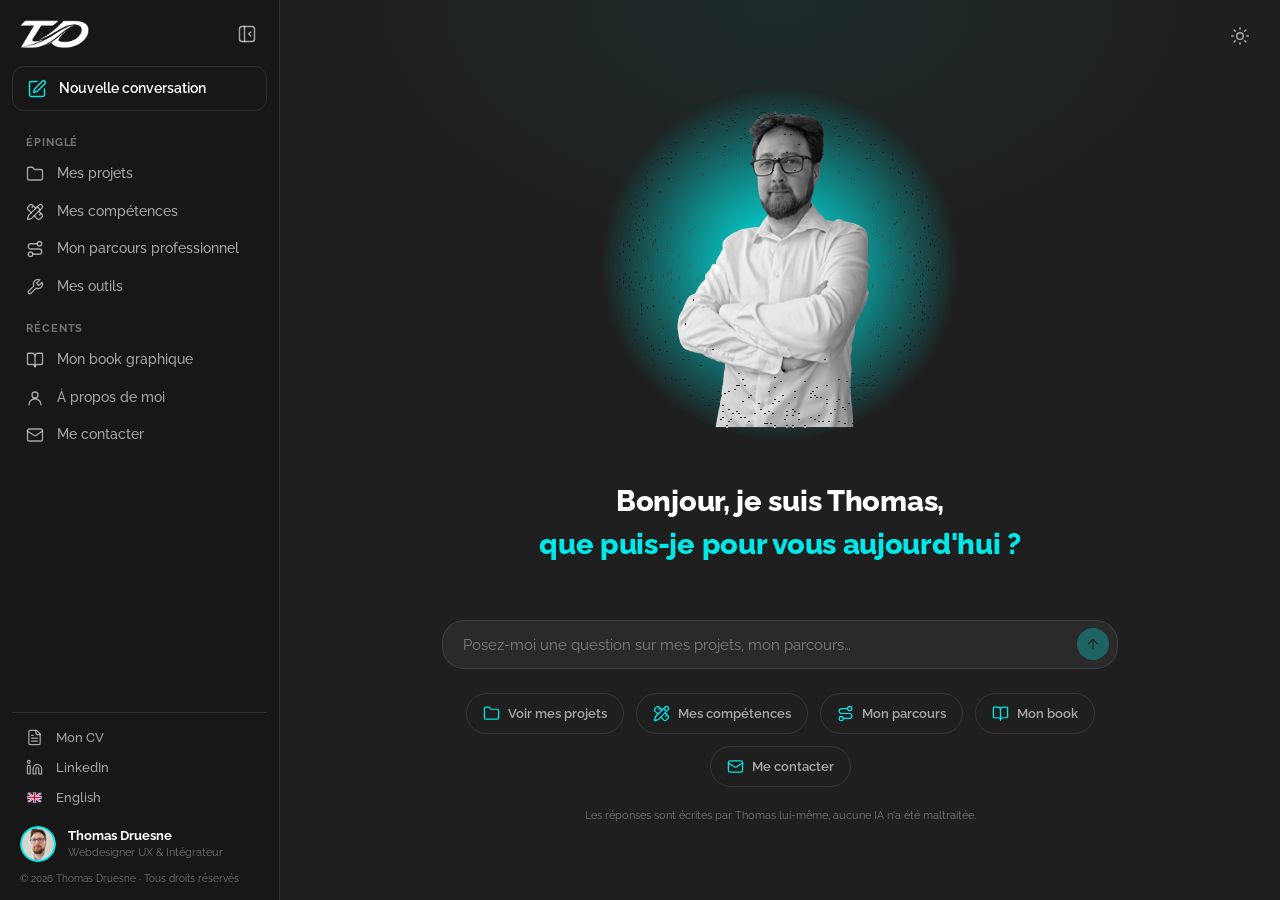
==== commit e20ef003: "Book en pleine largeur et barre latérale Épinglé / Récents Co-Authored-By: Claude Opus 5.5 <noreply@" ====
--- a/index.html
+++ b/index.html
@@ -11,7 +11,7 @@
   <link rel="preconnect" href="https://fonts.googleapis.com" />
   <link rel="preconnect" href="https://fonts.gstatic.com" crossorigin />
   <link rel="stylesheet" href="https://fonts.googleapis.com/css2?family=Raleway:wght@400;500;600;700;800&amp;display=swap" />
-  <link rel="stylesheet" href="css/app.css?v=29" />
+  <link rel="stylesheet" href="css/app.css?v=30" />
 </head>
 <body data-page="home">
 
@@ -87,10 +87,10 @@
   </div>
 
 
-  <script src="js/layout.js?v=29"></script>
-  <script src="js/answers.js?v=29"></script>
-  <script src="js/icons.js?v=29"></script>
-  <script src="js/particles.js?v=29"></script>
-  <script src="js/app.js?v=29"></script>
+  <script src="js/layout.js?v=30"></script>
+  <script src="js/answers.js?v=30"></script>
+  <script src="js/icons.js?v=30"></script>
+  <script src="js/particles.js?v=30"></script>
+  <script src="js/app.js?v=30"></script>
 </body>
 </html>
--- a/css/app.css
+++ b/css/app.css
@@ -227,7 +227,7 @@
 .sidebar-scrim { display: none; }
 
 /* Écrans peu hauts : on resserre encore pour éviter le scroll */
-@media (max-height: 720px) {
+@media (max-height: 780px) {
   .sidebar { padding: 0.6rem 0.75rem; gap: 0.4rem; }
   .side-new { padding: 0.6rem 0.9rem; }
   .side-label { padding: 0.75rem 0.9rem 0.3rem; }
@@ -237,7 +237,7 @@
 }
 
 /* Très peu de hauteur (petit portable + barre de favoris) : version la plus compacte */
-@media (max-height: 620px) {
+@media (max-height: 690px) {
   .sidebar-top { padding-bottom: 0; }
   .side-label { padding: 0.5rem 0.9rem 0.2rem; }
   .side-item { padding: 0.35rem 0.9rem; font-size: calc(0.88rem - 1px); }
@@ -412,7 +412,7 @@
   box-shadow: 0 10px 30px -10px var(--accent-glow);
 }
 
-.answer-figure img { border-radius: var(--radius); max-height: 360px; width: auto; }
+.answer-figure img { display: block; width: 100%; height: auto; border-radius: var(--radius); }
 
 .skill-grid { display: grid; grid-template-columns: repeat(2, 1fr); gap: 1.25rem; }
 /* Nombre impair de cartes : la dernière prend toute la largeur */
@@ -718,6 +718,7 @@
 /* Accessibilité : animations réduites */
 @media (prefers-reduced-motion: reduce) {
   *, *::before, *::after { animation-duration: 0.01ms !important; transition-duration: 0.01ms !important; }
+  .cascade { animation-delay: 0s !important; }
 }
 
 /* ============================================================
@@ -912,6 +913,9 @@
   .app.is-collapsed .side-item > span:last-child,
   .app.is-collapsed .side-profile-txt { display: none; }
 
+  /* Rail replié : un trait sépare les liens épinglés des récents */
+  .app.is-collapsed .side-scroll .side-list ~ .side-list { margin-top: 0.5rem; padding-top: 0.5rem; border-top: 1px solid var(--border); }
+
   .app.is-collapsed .sidebar-top { justify-content: center; padding-left: 0; }
   .app.is-collapsed .side-new,
   .app.is-collapsed .side-item { justify-content: center; padding-left: 0; padding-right: 0; }
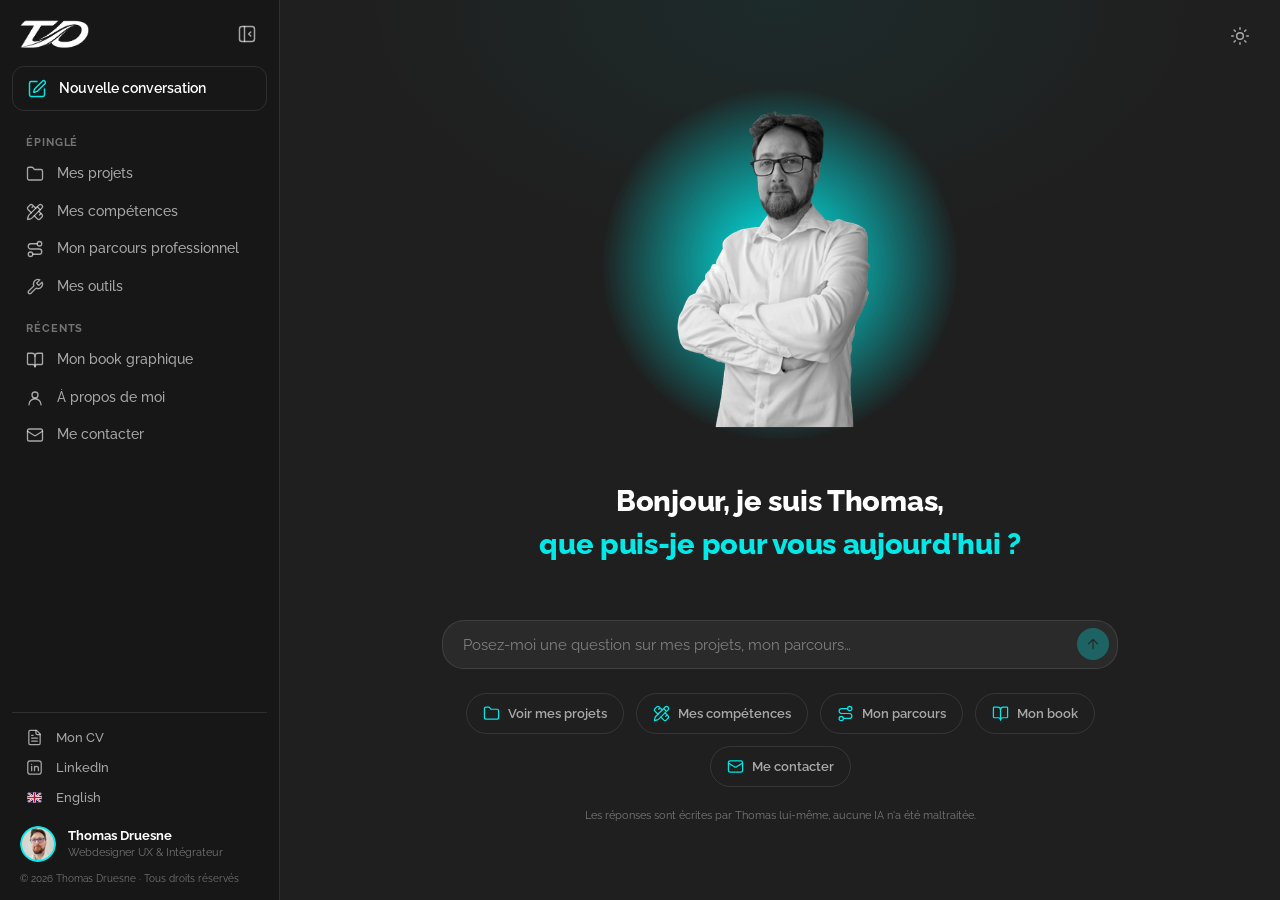
==== commit e288625d: "Chat : lecture depuis le haut du sujet, retour en haut et suggestions - Chaque nouveau sujet place l" ====
--- a/index.html
+++ b/index.html
@@ -11,7 +11,7 @@
   <link rel="preconnect" href="https://fonts.googleapis.com" />
   <link rel="preconnect" href="https://fonts.gstatic.com" crossorigin />
   <link rel="stylesheet" href="https://fonts.googleapis.com/css2?family=Raleway:wght@400;500;600;700;800&amp;display=swap" />
-  <link rel="stylesheet" href="css/app.css?v=30" />
+  <link rel="stylesheet" href="css/app.css?v=31" />
 </head>
 <body data-page="home">
 
@@ -87,10 +87,10 @@
   </div>
 
 
-  <script src="js/layout.js?v=30"></script>
-  <script src="js/answers.js?v=30"></script>
-  <script src="js/icons.js?v=30"></script>
-  <script src="js/particles.js?v=30"></script>
-  <script src="js/app.js?v=30"></script>
+  <script src="js/layout.js?v=31"></script>
+  <script src="js/answers.js?v=31"></script>
+  <script src="js/icons.js?v=31"></script>
+  <script src="js/particles.js?v=31"></script>
+  <script src="js/app.js?v=31"></script>
 </body>
 </html>
--- a/css/app.css
+++ b/css/app.css
@@ -502,7 +502,7 @@
 /* ============================================================
    BARRE DE SAISIE
 ============================================================ */
-.composer-wrap { padding: 0.75rem 0 1.5rem; }
+.composer-wrap { padding: 0.75rem 0 1.5rem; position: relative; }
 
 .chat:not(.is-chatting) .chat-scroll { flex: 0 1 auto; }
 .chat:not(.is-chatting) { justify-content: center; }
@@ -978,3 +978,29 @@
   .tool-card { padding: 0.75rem 0.3rem; gap: 0.45rem; }
   .tool-card img { width: 30px; height: 30px; }
 }
+
+/* Fin de chaque sujet : « Voulez-vous savoir autre chose ? » */
+.next-projects + .follow-up { border-top: 0; padding-top: 0.4rem; }
+
+/* Bouton « Revenir en haut » : centré au-dessus de la barre de saisie */
+.back-top {
+  position: absolute; left: 50%; bottom: 100%; z-index: 4;
+  display: inline-flex; align-items: center; gap: 0.45rem;
+  padding: 0.5rem 1rem 0.5rem 0.8rem;
+  border-radius: 999px;
+  border: 1px solid var(--border);
+  background: var(--surface);
+  color: var(--primary);
+  font-size: calc(0.85rem - 1px); font-weight: 600;
+  box-shadow: 0 6px 20px var(--shadow);
+  opacity: 0; visibility: hidden; pointer-events: none;
+  transform: translate(-50%, 10px);
+  transition: opacity 0.25s, transform 0.3s var(--ease), visibility 0s 0.3s, border-color 0.2s;
+}
+.back-top.is-visible {
+  opacity: 1; visibility: visible; pointer-events: auto;
+  transform: translate(-50%, -4px);
+  transition: opacity 0.25s, transform 0.3s var(--ease), visibility 0s, border-color 0.2s;
+}
+.back-top:hover { border-color: var(--secondary); }
+.back-top .ico { width: 16px; height: 16px; color: var(--secondary); }
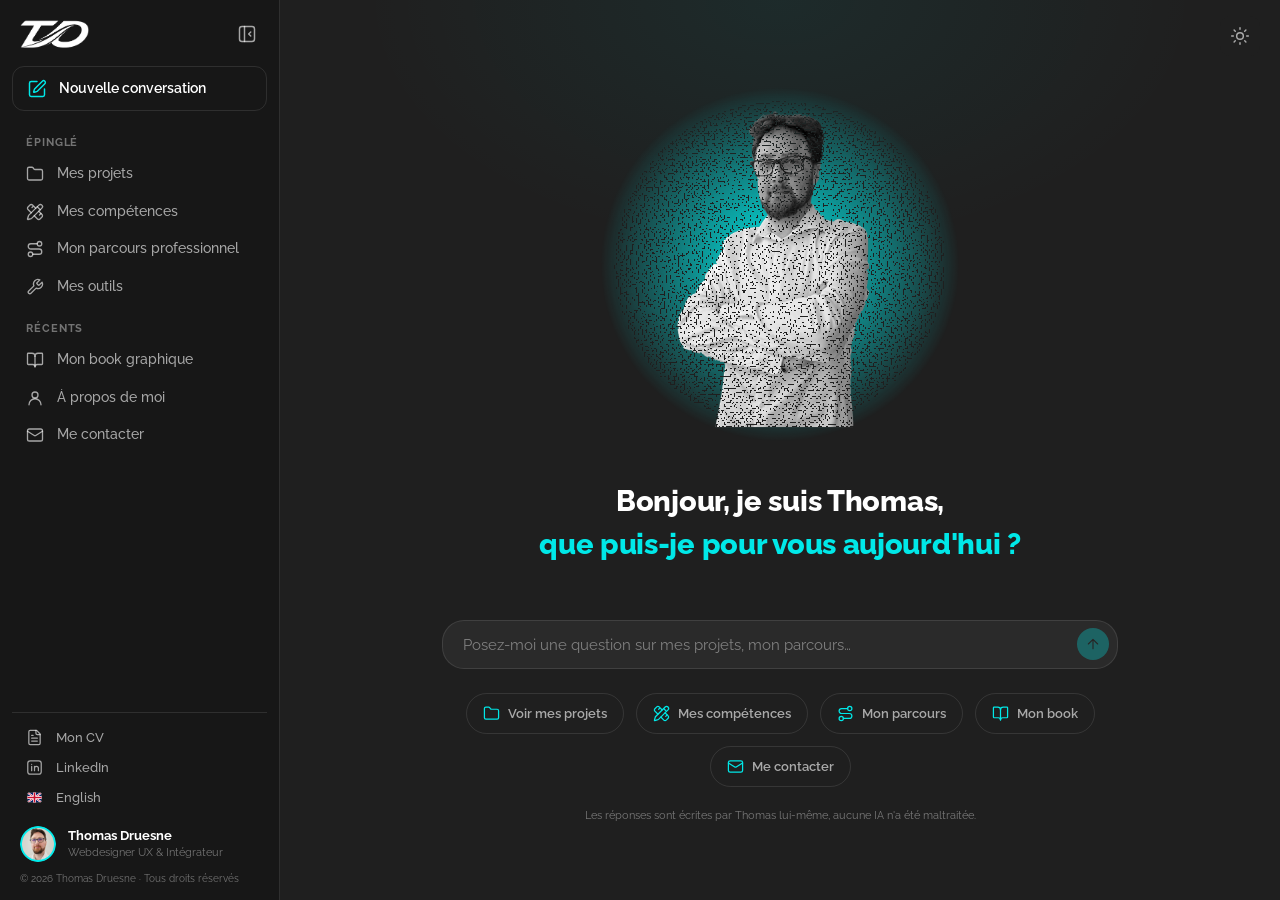
==== commit e0025609: "Duel de dés caché, sujets consultés et textes À propos / book - Easter egg : 5 clics sur la photo de" ====
--- a/index.html
+++ b/index.html
@@ -11,7 +11,7 @@
   <link rel="preconnect" href="https://fonts.googleapis.com" />
   <link rel="preconnect" href="https://fonts.gstatic.com" crossorigin />
   <link rel="stylesheet" href="https://fonts.googleapis.com/css2?family=Raleway:wght@400;500;600;700;800&amp;display=swap" />
-  <link rel="stylesheet" href="css/app.css?v=31" />
+  <link rel="stylesheet" href="css/app.css?v=34" />
 </head>
 <body data-page="home">
 
@@ -87,10 +87,11 @@
   </div>
 
 
-  <script src="js/layout.js?v=31"></script>
-  <script src="js/answers.js?v=31"></script>
-  <script src="js/icons.js?v=31"></script>
-  <script src="js/particles.js?v=31"></script>
-  <script src="js/app.js?v=31"></script>
+  <script src="js/layout.js?v=34"></script>
+  <script src="js/answers.js?v=34"></script>
+  <script src="js/icons.js?v=34"></script>
+  <script src="js/particles.js?v=34"></script>
+  <script src="js/app.js?v=34"></script>
+  <script src="js/dice.js?v=34"></script>
 </body>
 </html>
--- a/css/app.css
+++ b/css/app.css
@@ -403,7 +403,7 @@
 /* Logo blanc (sans fond) du projet, entier : contenu dans une zone basse */
 .project-logo { display: flex; align-items: center; justify-content: center; height: 130px; padding: 1.25rem 1.5rem; }
 .project-logo img { max-width: 100%; max-height: 100%; width: auto; height: auto; object-fit: contain; filter: var(--logo-filter); transition: filter 0.3s; }
-.project-meta { display: flex; flex-direction: column; padding: 1rem 1.2rem 1.2rem; gap: 0.2rem; border-top: 1px solid var(--border); }
+.project-meta { display: flex; flex-direction: column; padding: 0.2rem 1.2rem 1.2rem; gap: 0.2rem; }
 .project-meta strong { color: var(--primary); }
 .project-meta small { color: var(--text-muted); font-size: calc(0.85rem - 1px); }
 .project-card:hover {
@@ -744,14 +744,8 @@
 .theme-btn:hover .ico { color: var(--secondary); }
 
 /* ============================================================
-   RÉPONSE "À PROPOS" — portrait + hobbies
-============================================================ */
-.answer-portrait img {
-  width: 180px; height: 180px;
-  object-fit: cover;
-  border-radius: 50%;
-  border: 3px solid var(--secondary);
-}
+   RÉPONSE "À PROPOS" — hobbies
+============================================================ */
 
 /* Hobbies : une carte par ligne ; dans chaque carte, image à gauche,
    picto + titre + texte à droite */
@@ -816,7 +810,6 @@
   .contact-row { grid-template-columns: 1fr; }
   /* Mobile : la carte hobby repasse en vertical (image au-dessus du texte) */
   .hobby-card { grid-template-columns: 1fr; gap: 0.9rem; }
-  .answer-portrait img { width: 140px; height: 140px; }
 }
 
 /* ============================================================
@@ -1004,3 +997,224 @@
 }
 .back-top:hover { border-color: var(--secondary); }
 .back-top .ico { width: 16px; height: 16px; color: var(--secondary); }
+
+/* ============================================================
+   EASTER EGG — Duel de dés (5 clics sur la photo de profil)
+============================================================ */
+.side-profile .avatar.dice-poke { animation: dice-poke 0.35s var(--ease); }
+@keyframes dice-poke { 40% { transform: scale(0.86) rotate(-8deg); } 75% { transform: scale(1.06) rotate(4deg); } }
+
+.dice-overlay {
+  position: fixed; inset: 0; z-index: 100;
+  display: grid; place-items: center; padding: 1rem;
+  background: rgba(10, 10, 10, 0.55);
+  backdrop-filter: blur(6px); -webkit-backdrop-filter: blur(6px);
+  opacity: 0; transition: opacity 0.25s;
+}
+.dice-overlay.is-open { opacity: 1; }
+.dice-overlay.is-closing { opacity: 0; }
+
+.dice-card {
+  position: relative;
+  width: min(440px, 100%); max-height: calc(100dvh - 2rem); overflow-x: hidden; overflow-y: auto;
+  padding: 1.6rem 1.5rem 1.4rem;
+  border-radius: 26px;
+  background: var(--surface-2);
+  border: 1px solid var(--border);
+  box-shadow: 0 24px 60px var(--shadow), 0 0 0 6px var(--accent-haze);
+  text-align: center;
+  transform: translateY(24px) scale(0.92);
+  transition: transform 0.45s cubic-bezier(0.34, 1.56, 0.64, 1);
+}
+.dice-overlay.is-open .dice-card { transform: none; }
+.dice-overlay.is-closing .dice-card { transform: translateY(12px) scale(0.96); transition-duration: 0.25s; }
+.dice-card.is-tie { animation: dice-wobble 0.5s; }
+
+.dice-close {
+  position: absolute; top: 0.8rem; right: 0.8rem; z-index: 4;
+  width: 34px; height: 34px; border-radius: 50%;
+  display: grid; place-items: center; color: var(--text-muted);
+  transition: background 0.2s, color 0.2s, transform 0.3s var(--ease);
+}
+.dice-close:hover { background: var(--surface-3); color: var(--primary); transform: rotate(90deg); }
+.dice-close svg { width: 18px; height: 18px; fill: none; stroke: currentColor; stroke-width: 2; stroke-linecap: round; }
+
+.dice-kicker {
+  display: inline-block; margin-bottom: 0.4rem; padding: 0.2rem 0.7rem;
+  border-radius: 999px; background: var(--accent-soft); color: var(--secondary);
+  font-size: calc(0.72rem - 1px); font-weight: 700; letter-spacing: 0.06em; text-transform: uppercase;
+}
+.dice-title { font-size: calc(1.6rem - 1px); font-weight: 800; color: var(--primary); }
+.dice-rules { margin: 0.3rem auto 1rem; max-width: 30ch; color: var(--text-muted); font-size: calc(0.88rem - 1px); line-height: 1.45; }
+
+/* Score */
+.dice-score {
+  display: inline-flex; align-items: center; gap: 0.8rem;
+  margin-bottom: 1.4rem; padding: 0.35rem 1rem;
+  border-radius: 999px; background: var(--bg); border: 1px solid var(--border);
+}
+.dice-score span { display: inline-flex; align-items: baseline; gap: 0.45rem; }
+.dice-score small { color: var(--text-muted); font-size: calc(0.78rem - 1px); font-weight: 600; }
+.dice-score b { font-size: calc(1.15rem - 1px); color: var(--primary); min-width: 1ch; }
+.dice-score em { color: var(--text-faint); font-style: normal; }
+
+/* Couloirs : vous / IA */
+.dice-lane {
+  position: relative;
+  display: grid; grid-template-columns: 1fr auto 3.2rem; align-items: center; gap: 0.8rem;
+  padding: 0.85rem 1rem; margin-bottom: 0.65rem;
+  border-radius: 18px; background: var(--bg); border: 1.5px solid var(--border);
+  transition: border-color 0.3s, box-shadow 0.3s, transform 0.4s cubic-bezier(0.34, 1.56, 0.64, 1), opacity 0.3s;
+}
+.dice-lane[data-lane="ai"] { margin-top: 2.6rem; }
+.dice-lane.is-winner { border-color: var(--secondary); box-shadow: 0 0 22px var(--accent-glow); transform: scale(1.02); }
+.dice-lane.is-loser { opacity: 0.6; transform: scale(0.98); }
+.dice-lane.is-winner .dice-ai-avatar,
+.dice-lane.is-winner .dice-me-badge { animation: dice-dance 0.6s 2; }
+
+.dice-who { display: flex; align-items: center; gap: 0.55rem; min-width: 0; text-align: left; }
+.dice-who strong { font-size: calc(0.92rem - 1px); color: var(--primary); white-space: nowrap; }
+.dice-ai-avatar, .dice-me-badge { width: 34px; height: 34px; border-radius: 50%; flex-shrink: 0; }
+.dice-me-badge {
+  display: grid; place-items: center;
+  background: var(--secondary); color: var(--on-accent); font-weight: 800; font-size: calc(0.85rem - 1px);
+}
+
+.dice-total {
+  justify-self: end;
+  font-size: calc(1.5rem - 1px); font-weight: 800; color: var(--secondary);
+  font-variant-numeric: tabular-nums;
+}
+.dice-total.is-pop { animation: dice-pop 0.45s cubic-bezier(0.34, 1.56, 0.64, 1); }
+
+/* Dés */
+.dice-tray { display: flex; gap: 0.6rem; }
+.die {
+  --pip: #1F1F1F;
+  width: 48px; height: 48px; padding: 7px;
+  display: grid; grid-template: repeat(3, 1fr) / repeat(3, 1fr); place-items: center;
+  border-radius: 13px;
+  background: linear-gradient(145deg, #FFFFFF, #E6E9EE);
+  box-shadow: inset 0 -3px 0 rgba(0, 0, 0, 0.12), 0 4px 10px rgba(0, 0, 0, 0.25);
+}
+.dice-lane[data-lane="ai"] .die {
+  --pip: #FFFFFF;
+  background: linear-gradient(145deg, #3DF5F5, #00C2C2);
+}
+[data-theme="light"] .dice-lane[data-lane="ai"] .die { background: linear-gradient(145deg, #2F86EE, #0B63CE); }
+[data-theme="light"] .die { box-shadow: inset 0 -3px 0 rgba(0, 0, 0, 0.1), 0 4px 10px rgba(31, 31, 31, 0.18); border: 1px solid rgba(31, 31, 31, 0.08); }
+
+.pip { width: 8px; height: 8px; border-radius: 50%; background: var(--pip); opacity: 0; transform: scale(0.4); transition: opacity 0.12s, transform 0.2s var(--ease); }
+.die[data-v="1"] .p5,
+.die[data-v="2"] .p1, .die[data-v="2"] .p9,
+.die[data-v="3"] .p1, .die[data-v="3"] .p5, .die[data-v="3"] .p9,
+.die[data-v="4"] .p1, .die[data-v="4"] .p3, .die[data-v="4"] .p7, .die[data-v="4"] .p9,
+.die[data-v="5"] .p1, .die[data-v="5"] .p3, .die[data-v="5"] .p5, .die[data-v="5"] .p7, .die[data-v="5"] .p9,
+.die[data-v="6"] .p1, .die[data-v="6"] .p3, .die[data-v="6"] .p4, .die[data-v="6"] .p6, .die[data-v="6"] .p7, .die[data-v="6"] .p9 {
+  opacity: 1; transform: none;
+}
+.die.is-rolling { animation: dice-tumble 0.5s linear infinite; }
+.die.is-rolling:nth-child(2) { animation-duration: 0.42s; animation-direction: reverse; }
+.die.is-landed { animation: dice-land 0.5s cubic-bezier(0.34, 1.56, 0.64, 1); }
+
+/* Double ! */
+.dice-double {
+  position: absolute; top: -0.7rem; left: 50%; transform: translateX(-50%);
+  padding: 0.15rem 0.65rem; border-radius: 999px;
+  background: #FFD166; color: #1F1F1F; font-size: calc(0.75rem - 1px); font-weight: 800;
+  animation: dice-pop-tag 0.45s cubic-bezier(0.34, 1.56, 0.64, 1);
+}
+
+/* Bulle de l'IA, au-dessus de son couloir */
+.dice-bubble {
+  position: absolute; left: 1rem; bottom: calc(100% + 0.45rem); z-index: 1;
+  max-width: calc(100% - 2rem); padding: 0.45rem 0.8rem;
+  border-radius: 14px 14px 14px 4px;
+  background: var(--secondary); color: var(--on-accent);
+  font-size: calc(0.8rem - 1px); font-weight: 600; text-align: left; line-height: 1.35;
+  opacity: 0; transform: translateY(6px) scale(0.9); transform-origin: bottom left;
+  transition: opacity 0.25s, transform 0.35s cubic-bezier(0.34, 1.56, 0.64, 1);
+  pointer-events: none;
+}
+.dice-bubble.is-visible { opacity: 1; transform: none; }
+
+/* Résultat */
+.dice-result {
+  min-height: 2.9em; margin: 0.6rem 0 0.9rem;
+  font-weight: 700; font-size: calc(0.95rem - 1px); line-height: 1.45; color: var(--primary);
+  opacity: 0; transform: translateY(6px);
+  transition: opacity 0.3s, transform 0.4s cubic-bezier(0.34, 1.56, 0.64, 1);
+}
+.dice-result.is-visible { opacity: 1; transform: none; }
+.dice-result.is-win { color: var(--secondary); }
+
+/* Bouton lancer */
+.dice-roll {
+  display: inline-flex; align-items: center; justify-content: center; gap: 0.6rem;
+  width: 100%; padding: 0.85rem 1.2rem; border-radius: 999px;
+  background: var(--secondary); color: var(--on-accent);
+  font-weight: 800; font-size: calc(1rem - 1px);
+  box-shadow: 0 6px 20px var(--accent-glow);
+  transition: transform 0.25s cubic-bezier(0.34, 1.56, 0.64, 1), box-shadow 0.25s, opacity 0.2s;
+}
+.dice-roll:hover:not(:disabled) { transform: translateY(-2px) scale(1.02); }
+.dice-roll:hover:not(:disabled) .die { transform: rotate(90deg); }
+.dice-roll:active:not(:disabled) { transform: scale(0.97); }
+.dice-roll:disabled { opacity: 0.75; cursor: default; box-shadow: none; }
+.dice-roll:disabled .die { animation: dice-tumble 0.6s linear infinite; }
+.dice-roll .die {
+  width: 22px; height: 22px; padding: 3px; border-radius: 6px; box-shadow: none; border: 0;
+  background: var(--on-accent); --pip: var(--secondary);
+  transition: transform 0.4s cubic-bezier(0.34, 1.56, 0.64, 1);
+}
+.dice-roll .pip { width: 4px; height: 4px; }
+
+/* Confettis */
+.dice-confetti { position: absolute; inset: 0; pointer-events: none; z-index: 3; overflow: hidden; border-radius: inherit; }
+.dice-confetti i {
+  position: absolute; top: -12px; width: 8px; height: 12px; border-radius: 2px;
+  animation: dice-confetti 1.4s cubic-bezier(0.25, 0.6, 0.5, 1) forwards;
+}
+
+@keyframes dice-tumble {
+  0%   { transform: translateY(0) rotate(0deg); }
+  25%  { transform: translateY(-10px) rotate(90deg) scale(0.92); }
+  50%  { transform: translateY(0) rotate(180deg); }
+  75%  { transform: translateY(-6px) rotate(270deg) scale(0.95); }
+  100% { transform: translateY(0) rotate(360deg); }
+}
+@keyframes dice-land { 0% { transform: scale(1.25) rotate(-10deg); } 60% { transform: scale(0.94) rotate(3deg); } 100% { transform: none; } }
+@keyframes dice-pop { 0% { transform: scale(0.4); opacity: 0; } 100% { transform: scale(1); opacity: 1; } }
+@keyframes dice-pop-tag { 0% { transform: translateX(-50%) scale(0.4); opacity: 0; } 100% { transform: translateX(-50%) scale(1); opacity: 1; } }
+@keyframes dice-dance { 25% { transform: rotate(-12deg) translateY(-3px); } 75% { transform: rotate(12deg) translateY(-3px); } }
+@keyframes dice-wobble { 25% { transform: rotate(-1.5deg); } 75% { transform: rotate(1.5deg); } }
+@keyframes dice-confetti { to { transform: translate(var(--dx), 560px) rotate(var(--rot)); opacity: 0.2; } }
+
+@media (max-width: 420px) {
+  .dice-card { padding: 1.3rem 1rem 1.1rem; }
+  .dice-lane { grid-template-columns: 1fr auto 2.4rem; gap: 0.5rem; padding: 0.75rem; }
+  .dice-who strong { display: none; }
+  .die { width: 42px; height: 42px; padding: 6px; }
+  .pip { width: 7px; height: 7px; }
+}
+
+/* Sujets déjà consultés : pastille à droite dans la barre latérale (toutes alignées) */
+.side-item.is-seen::after {
+  content: ''; flex-shrink: 0; margin-left: auto;
+  width: 7px; height: 7px; border-radius: 50%;
+  background: var(--secondary);
+}
+@media (min-width: 901px) {
+  .app.is-collapsed .side-item.is-seen::after {
+    position: absolute; top: 7px; right: calc(50% - 15px);
+    width: 6px; height: 6px; margin: 0;
+  }
+}
+
+/* … et coche de validation sur les boutons « Voulez-vous savoir autre chose ? » */
+.follow-up .chip.is-seen::after {
+  content: ''; flex-shrink: 0;
+  width: 9px; height: 5px; margin: 0 0 3px 0.1rem;
+  border-left: 2px solid var(--secondary); border-bottom: 2px solid var(--secondary);
+  transform: rotate(-45deg);
+}
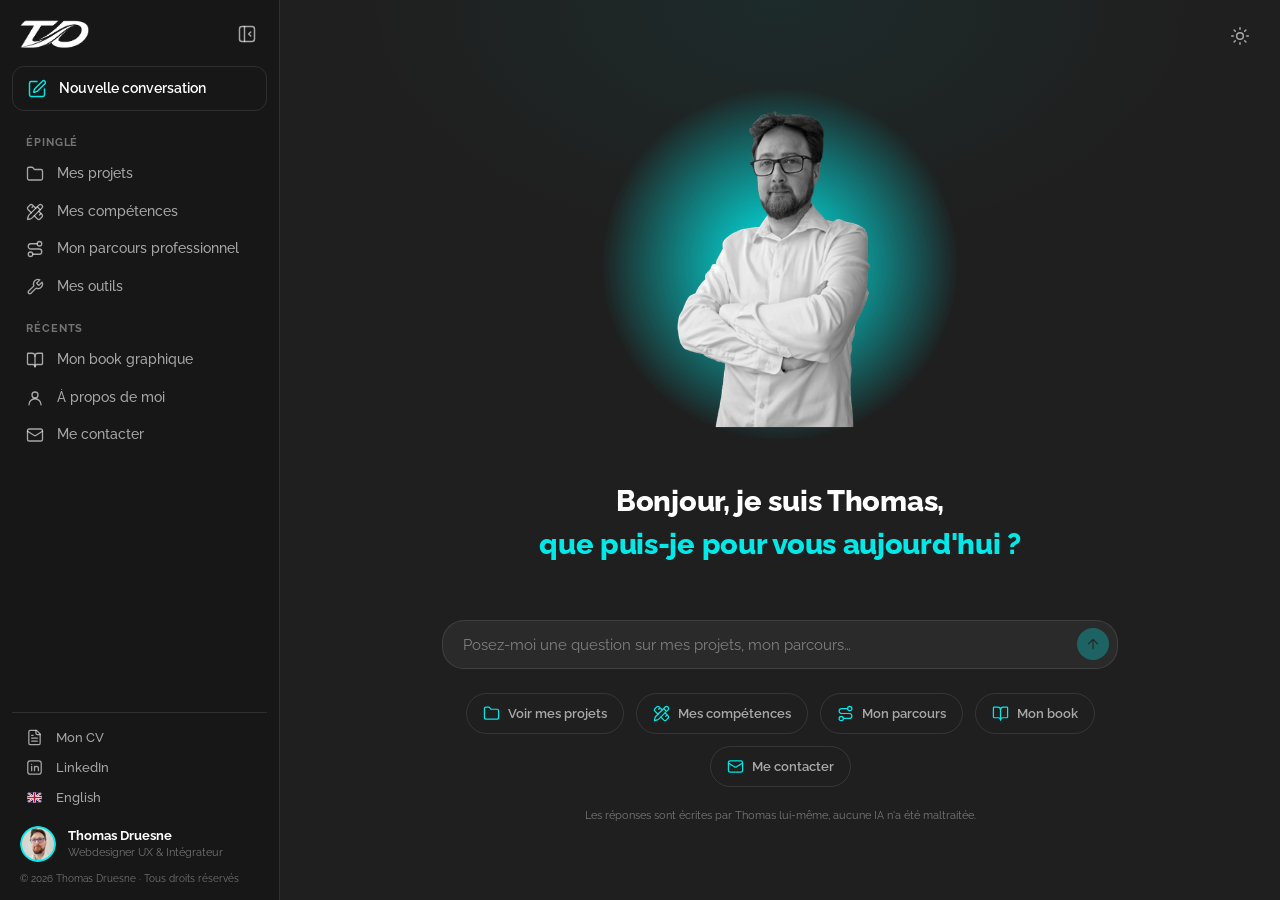
==== commit d76a9d37: "Formulaire de contact via Web3Forms avec secours, loisirs alignés - Envoi par Web3Forms (FormSubmit " ====
--- a/index.html
+++ b/index.html
@@ -11,7 +11,7 @@
   <link rel="preconnect" href="https://fonts.googleapis.com" />
   <link rel="preconnect" href="https://fonts.gstatic.com" crossorigin />
   <link rel="stylesheet" href="https://fonts.googleapis.com/css2?family=Raleway:wght@400;500;600;700;800&amp;display=swap" />
-  <link rel="stylesheet" href="css/app.css?v=34" />
+  <link rel="stylesheet" href="css/app.css?v=36" />
 </head>
 <body data-page="home">
 
@@ -87,11 +87,11 @@
   </div>
 
 
-  <script src="js/layout.js?v=34"></script>
-  <script src="js/answers.js?v=34"></script>
-  <script src="js/icons.js?v=34"></script>
-  <script src="js/particles.js?v=34"></script>
-  <script src="js/app.js?v=34"></script>
-  <script src="js/dice.js?v=34"></script>
+  <script src="js/layout.js?v=36"></script>
+  <script src="js/answers.js?v=36"></script>
+  <script src="js/icons.js?v=36"></script>
+  <script src="js/particles.js?v=36"></script>
+  <script src="js/app.js?v=36"></script>
+  <script src="js/dice.js?v=36"></script>
 </body>
 </html>
--- a/css/app.css
+++ b/css/app.css
@@ -753,21 +753,23 @@
 .hobby-card {
   display: grid;
   grid-template-columns: minmax(0, 44%) minmax(0, 1fr);
-  align-items: center;
+  align-items: stretch;
   gap: 1.25rem;
   padding: 1rem;
   background: var(--surface-2);
   border: 1px solid var(--border);
   border-radius: var(--radius);
 }
-/* Image entière (sans recadrage) ; même arrondi pour les trois images,
-   plus grand que celui déjà intégré dans les deux premières */
+/* L'image prend exactement la hauteur du texte : son haut est aligné sur
+   le titre, son bas sur la dernière ligne (height 0 + min-height 100 % :
+   c'est le texte qui fixe la hauteur, l'image s'y adapte en recadrant) */
 .hobby-card img {
-  width: 100%; height: auto;
-  aspect-ratio: 564 / 212;
-  object-fit: contain;
+  width: 100%; height: 0; min-height: 100%;
+  object-fit: cover;
+  object-position: center;
   border-radius: 12px;
 }
+.hobby-card img[src*="mtg"] { object-position: left center; } /* garde le logo Magic */
 .hobby-body { padding: 0; }
 .hobby-body h3 { display: flex; align-items: center; gap: 0.5rem; font-size: calc(1.02rem - 1px); margin-bottom: 0.4rem; line-height: 1.4; }
 .hobby-body h3 .ico { color: var(--secondary); }
@@ -805,11 +807,14 @@
 .contact-status:empty { display: none; }
 .contact-status[data-kind="success"] { color: var(--secondary); font-weight: 600; }
 .contact-status[data-kind="error"] { color: #E5484D; }
+/* Plan de secours : bouton « Ouvrir ma messagerie » sous le message d'erreur */
+.contact-mailto { display: flex; width: fit-content; margin-top: 0.75rem; color: var(--primary); }
 
 @media (max-width: 600px) {
   .contact-row { grid-template-columns: 1fr; }
   /* Mobile : la carte hobby repasse en vertical (image au-dessus du texte) */
   .hobby-card { grid-template-columns: 1fr; gap: 0.9rem; }
+  .hobby-card img { height: auto; min-height: 0; aspect-ratio: 564 / 212; }
 }
 
 /* ============================================================
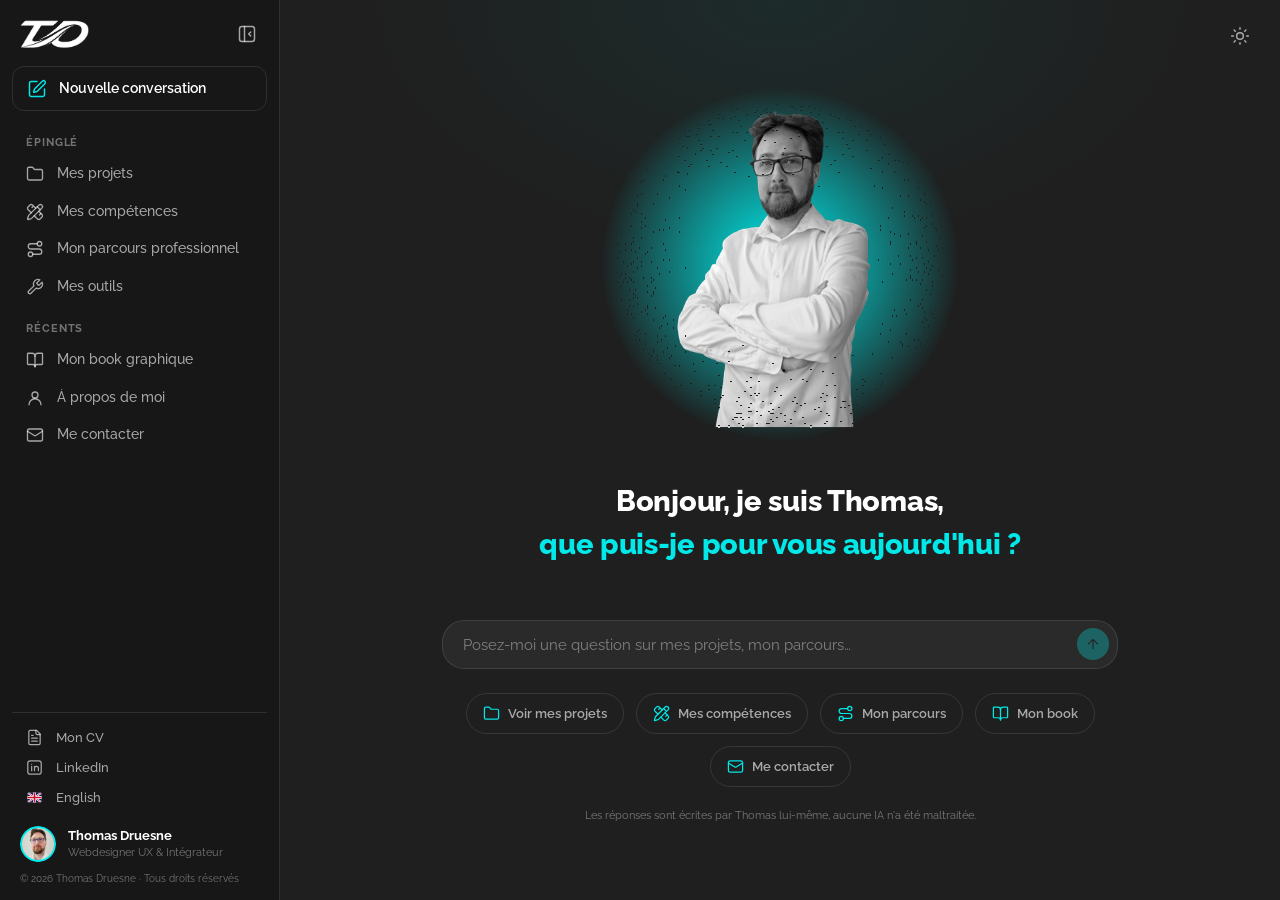
==== commit de6fb35c: "Blackjack caché, bruitages des mini-jeux, pastilles le temps de la visite - Easter egg blackjack : 3" ====
--- a/index.html
+++ b/index.html
@@ -11,7 +11,7 @@
   <link rel="preconnect" href="https://fonts.googleapis.com" />
   <link rel="preconnect" href="https://fonts.gstatic.com" crossorigin />
   <link rel="stylesheet" href="https://fonts.googleapis.com/css2?family=Raleway:wght@400;500;600;700;800&amp;display=swap" />
-  <link rel="stylesheet" href="css/app.css?v=36" />
+  <link rel="stylesheet" href="css/app.css?v=37" />
 </head>
 <body data-page="home">
 
@@ -87,11 +87,13 @@
   </div>
 
 
-  <script src="js/layout.js?v=36"></script>
-  <script src="js/answers.js?v=36"></script>
-  <script src="js/icons.js?v=36"></script>
-  <script src="js/particles.js?v=36"></script>
-  <script src="js/app.js?v=36"></script>
-  <script src="js/dice.js?v=36"></script>
+  <script src="js/layout.js?v=37"></script>
+  <script src="js/answers.js?v=37"></script>
+  <script src="js/icons.js?v=37"></script>
+  <script src="js/particles.js?v=37"></script>
+  <script src="js/app.js?v=37"></script>
+  <script src="js/sfx.js?v=37"></script>
+  <script src="js/dice.js?v=37"></script>
+  <script src="js/blackjack.js?v=37"></script>
 </body>
 </html>
--- a/css/app.css
+++ b/css/app.css
@@ -1223,3 +1223,142 @@
   border-left: 2px solid var(--secondary); border-bottom: 2px solid var(--secondary);
   transform: rotate(-45deg);
 }
+
+/* Bouton son (haut-parleur) des mini-jeux, en haut à gauche */
+.game-mute {
+  position: absolute; top: 0.8rem; left: 0.8rem; z-index: 4;
+  width: 34px; height: 34px; border-radius: 50%;
+  display: grid; place-items: center; color: var(--text-muted);
+  transition: background 0.2s, color 0.2s, transform 0.3s var(--ease);
+}
+.game-mute:hover { background: var(--surface-3); color: var(--primary); }
+.game-mute:active { transform: scale(0.9); }
+.game-mute[aria-pressed="true"] { color: var(--text-faint); }
+.game-mute svg { width: 18px; height: 18px; fill: none; stroke: currentColor; stroke-width: 2; stroke-linecap: round; stroke-linejoin: round; }
+
+/* La photo de profil : pas de menu « enregistrer l'image » sur appui long */
+.side-profile { -webkit-touch-callout: none; -webkit-user-select: none; user-select: none; }
+.side-profile img { -webkit-user-drag: none; }
+
+/* ============================================================
+   EASTER EGG — Blackjack (3 clics droits / appui long sur la photo)
+   Reprend la fenêtre du duel de dés (.dice-*)
+============================================================ */
+.bj-dialog { width: min(520px, 100%); }
+
+.bj-lane {
+  position: relative; text-align: left;
+  padding: 0.8rem 1rem 0.9rem;
+  border-radius: 18px; background: var(--bg); border: 1.5px solid var(--border);
+  transition: border-color 0.3s, box-shadow 0.3s, transform 0.4s cubic-bezier(0.34, 1.56, 0.64, 1), opacity 0.3s;
+}
+.bj-lane.is-winner { border-color: var(--secondary); box-shadow: 0 0 22px var(--accent-glow); }
+.bj-lane.is-loser { opacity: 0.6; }
+.bj-lane.is-active { border-color: var(--secondary); transform: translateY(-2px); }
+.bj-dealer.is-winner .dice-ai-avatar { animation: dice-dance 0.6s 2; }
+.bj-head { display: flex; align-items: center; justify-content: space-between; gap: 0.6rem; margin-bottom: 0.65rem; }
+.bj-total {
+  min-width: 2.2rem; padding: 0.15rem 0.6rem; border-radius: 999px; text-align: center;
+  background: var(--accent-soft); color: var(--secondary);
+  font-weight: 800; font-size: calc(1rem - 1px); font-variant-numeric: tabular-nums;
+}
+.bj-total:empty { visibility: hidden; }
+
+/* La bulle de l'IA passe sous le couloir de la banque */
+.bj .dice-bubble {
+  top: calc(100% + 0.45rem); bottom: auto;
+  border-radius: 4px 14px 14px 14px; transform-origin: top left;
+}
+
+.bj-hands {
+  display: grid; grid-template-columns: repeat(auto-fit, minmax(190px, 1fr)); gap: 0.65rem;
+  margin-top: 3rem;
+}
+
+/* Étiquette de résultat sur une main */
+.bj-tag {
+  position: absolute; top: -0.7rem; right: 0.9rem;
+  padding: 0.15rem 0.65rem; border-radius: 999px;
+  font-size: calc(0.75rem - 1px); font-weight: 800;
+  background: var(--surface-3); color: var(--primary);
+  animation: dice-pop 0.45s cubic-bezier(0.34, 1.56, 0.64, 1);
+}
+.bj-tag.is-win { background: var(--secondary); color: var(--on-accent); }
+.bj-tag.is-bj  { background: #FFD166; color: #1F1F1F; }
+.bj-tag.is-lose { background: #E5484D; color: #FFFFFF; }
+
+/* Cartes à jouer */
+.pcards { display: flex; min-height: 76px; padding-right: 0.5rem; }
+.pcard { width: 54px; height: 76px; flex-shrink: 0; perspective: 600px; }
+.pcard + .pcard { margin-left: -16px; }
+.bj-hands.is-split .pcard + .pcard { margin-left: -28px; }
+.pcard.is-dealt { animation: pcard-deal 0.45s cubic-bezier(0.22, 1, 0.36, 1); }
+.pcard-inner {
+  position: relative; width: 100%; height: 100%;
+  transform-style: preserve-3d;
+  transition: transform 0.5s cubic-bezier(0.34, 1.3, 0.64, 1);
+}
+.pcard.is-down .pcard-inner { transform: rotateY(180deg); }
+.pcard-face, .pcard-back {
+  position: absolute; inset: 0; border-radius: 8px;
+  -webkit-backface-visibility: hidden; backface-visibility: hidden;
+  box-shadow: 0 4px 10px rgba(0, 0, 0, 0.28);
+}
+.pcard-face {
+  background: linear-gradient(150deg, #FFFFFF, #EEF0F4);
+  border: 1px solid rgba(0, 0, 0, 0.08);
+  color: #1F1F1F; font-weight: 800;
+}
+.pcard.is-red .pcard-face { color: #E0364C; }
+.pc-corner {
+  position: absolute; top: 4px; left: 5px;
+  display: flex; flex-direction: column; align-items: center;
+  font-size: 13px; line-height: 1;
+}
+.pc-corner i, .pc-suit { font-style: normal; font-family: 'Segoe UI Symbol', 'Apple Symbols', 'DejaVu Sans', sans-serif; }
+.pc-corner i { font-size: 11px; margin-top: 1px; }
+.pc-corner--br { top: auto; left: auto; bottom: 4px; right: 5px; transform: rotate(180deg); }
+.pc-suit { position: absolute; inset: 0; display: grid; place-items: center; font-size: 26px; }
+.pcard-back {
+  transform: rotateY(180deg);
+  border: 3px solid #FFFFFF;
+  background:
+    radial-gradient(circle at 50% 50%, rgba(255, 255, 255, 0.35) 0 9px, transparent 10px),
+    repeating-linear-gradient(45deg, #00E8E8 0 5px, #00BDBD 5px 10px);
+}
+[data-theme="light"] .pcard-back {
+  background:
+    radial-gradient(circle at 50% 50%, rgba(255, 255, 255, 0.35) 0 9px, transparent 10px),
+    repeating-linear-gradient(45deg, #2F86EE 0 5px, #0B63CE 5px 10px);
+}
+@keyframes pcard-deal {
+  from { transform: translate(70px, -60px) rotate(14deg); opacity: 0; }
+  to   { transform: none; opacity: 1; }
+}
+
+/* Boutons d'action */
+.bj-actions { display: flex; gap: 0.55rem; }
+.bj-actions .dice-roll { flex: 1; }
+.bj-btn {
+  flex: 1; padding: 0.85rem 0.6rem; border-radius: 999px;
+  border: 1.5px solid var(--border); background: var(--bg); color: var(--primary);
+  font-weight: 800; font-size: calc(0.95rem - 1px); white-space: nowrap;
+  transition: transform 0.25s cubic-bezier(0.34, 1.56, 0.64, 1), border-color 0.2s, opacity 0.2s;
+}
+.bj-btn.is-primary { background: var(--secondary); border-color: var(--secondary); color: var(--on-accent); box-shadow: 0 6px 20px var(--accent-glow); }
+.bj-btn:hover:not(:disabled) { border-color: var(--secondary); transform: translateY(-2px); }
+.bj-btn:active:not(:disabled) { transform: scale(0.96); }
+.bj-btn:disabled { opacity: 0.5; cursor: default; box-shadow: none; }
+.bj-btn[hidden] { display: none; }
+.bj-actions[data-phase="player"] .bj-deal,
+.bj-actions:not([data-phase="player"]) .bj-btn { display: none; }
+.bj-actions[data-phase="dealing"] .bj-deal,
+.bj-actions[data-phase="dealer"] .bj-deal { display: inline-flex; opacity: 0.6; pointer-events: none; }
+
+@media (max-width: 420px) {
+  .pcard { width: 46px; height: 66px; }
+  .pcards { min-height: 66px; }
+  .pc-suit { font-size: 22px; }
+  .bj-hands { grid-template-columns: 1fr; }
+  .bj-btn { padding: 0.8rem 0.4rem; font-size: calc(0.88rem - 1px); }
+}
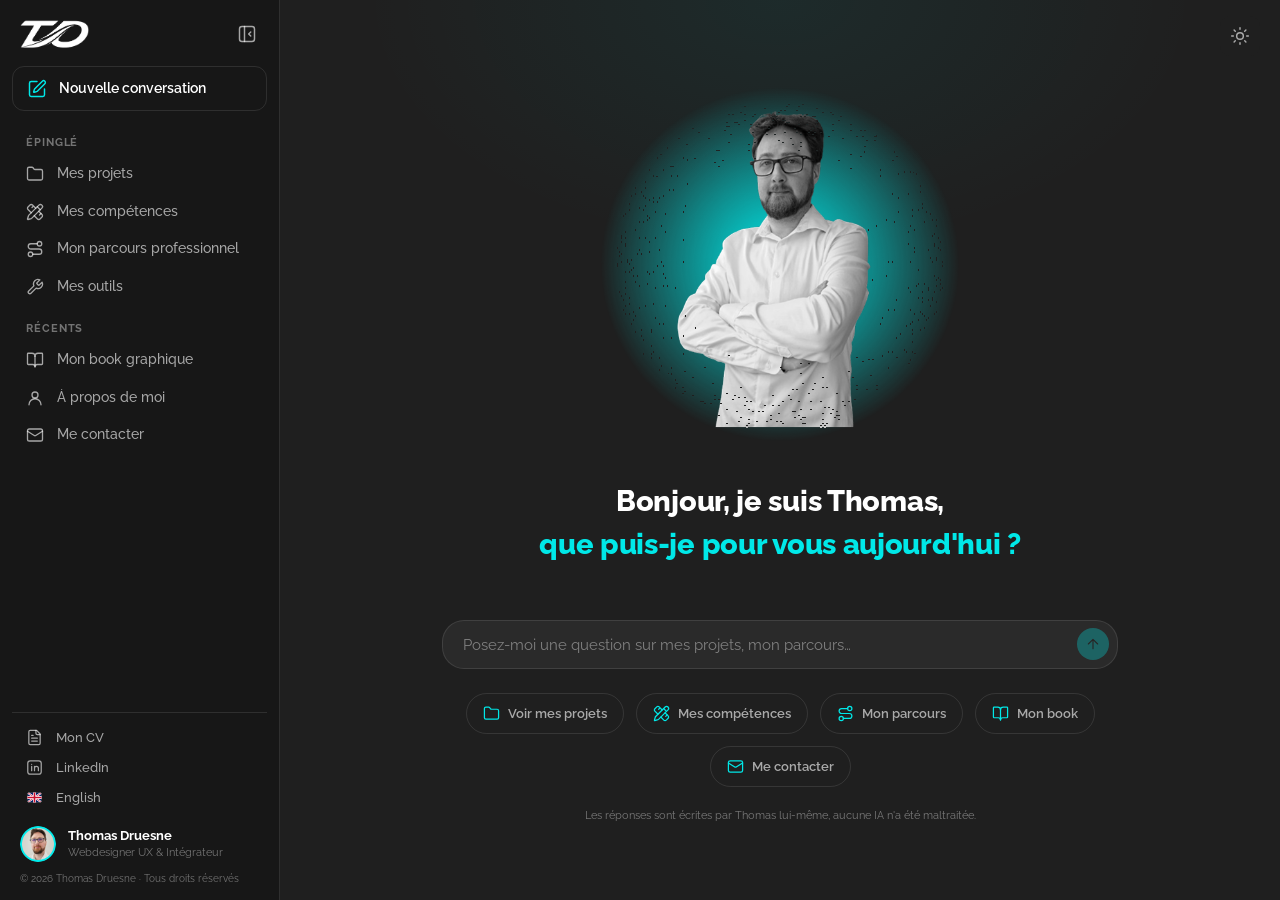
==== commit 59288c0e: "Textes compétences / parcours / à propos, dés en 3 clics - Dés : 3 clics sur la photo de profil au l" ====
--- a/index.html
+++ b/index.html
@@ -11,7 +11,7 @@
   <link rel="preconnect" href="https://fonts.googleapis.com" />
   <link rel="preconnect" href="https://fonts.gstatic.com" crossorigin />
   <link rel="stylesheet" href="https://fonts.googleapis.com/css2?family=Raleway:wght@400;500;600;700;800&amp;display=swap" />
-  <link rel="stylesheet" href="css/app.css?v=37" />
+  <link rel="stylesheet" href="css/app.css?v=38" />
 </head>
 <body data-page="home">
 
@@ -87,13 +87,13 @@
   </div>
 
 
-  <script src="js/layout.js?v=37"></script>
-  <script src="js/answers.js?v=37"></script>
-  <script src="js/icons.js?v=37"></script>
-  <script src="js/particles.js?v=37"></script>
-  <script src="js/app.js?v=37"></script>
-  <script src="js/sfx.js?v=37"></script>
-  <script src="js/dice.js?v=37"></script>
-  <script src="js/blackjack.js?v=37"></script>
+  <script src="js/layout.js?v=38"></script>
+  <script src="js/answers.js?v=38"></script>
+  <script src="js/icons.js?v=38"></script>
+  <script src="js/particles.js?v=38"></script>
+  <script src="js/app.js?v=38"></script>
+  <script src="js/sfx.js?v=38"></script>
+  <script src="js/dice.js?v=38"></script>
+  <script src="js/blackjack.js?v=38"></script>
 </body>
 </html>
--- a/css/app.css
+++ b/css/app.css
@@ -1204,8 +1204,9 @@
 }
 
 /* Sujets déjà consultés : pastille à droite dans la barre latérale (toutes alignées) */
+/* Placée dans la marge droite du lien : elle ne prend pas de place au texte */
 .side-item.is-seen::after {
-  content: ''; flex-shrink: 0; margin-left: auto;
+  content: ''; position: absolute; right: 0.4rem; top: 50%; margin-top: -3.5px;
   width: 7px; height: 7px; border-radius: 50%;
   background: var(--secondary);
 }
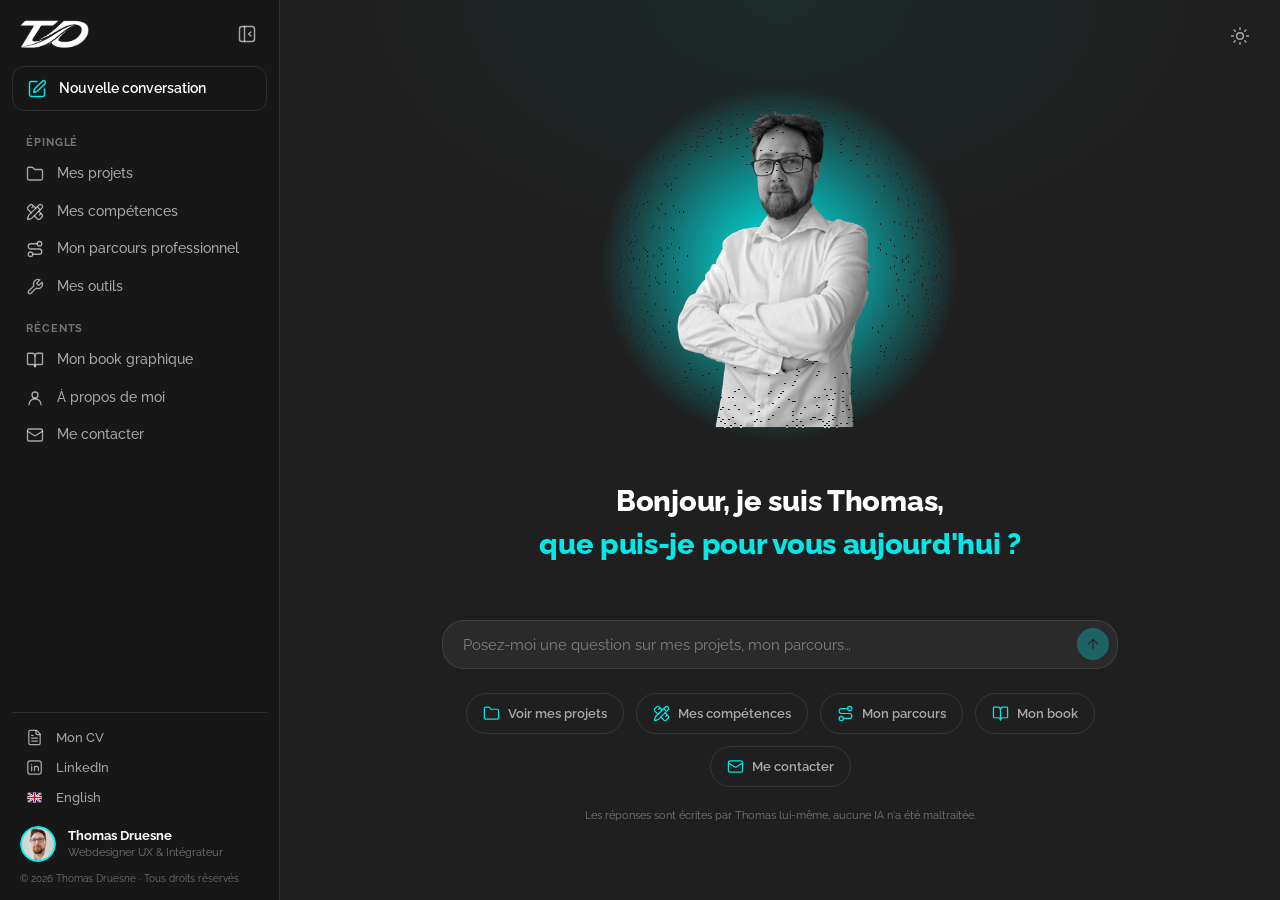
==== commit fbf123dc: "Projets : filiales Vitamine T, simulateur et configurateur développés avec l'aide d'une IA - Inzerty" ====
--- a/index.html
+++ b/index.html
@@ -11,7 +11,7 @@
   <link rel="preconnect" href="https://fonts.googleapis.com" />
   <link rel="preconnect" href="https://fonts.gstatic.com" crossorigin />
   <link rel="stylesheet" href="https://fonts.googleapis.com/css2?family=Raleway:wght@400;500;600;700;800&amp;display=swap" />
-  <link rel="stylesheet" href="css/app.css?v=38" />
+  <link rel="stylesheet" href="css/app.css?v=39" />
 </head>
 <body data-page="home">
 
@@ -87,13 +87,13 @@
   </div>
 
 
-  <script src="js/layout.js?v=38"></script>
-  <script src="js/answers.js?v=38"></script>
-  <script src="js/icons.js?v=38"></script>
-  <script src="js/particles.js?v=38"></script>
-  <script src="js/app.js?v=38"></script>
-  <script src="js/sfx.js?v=38"></script>
-  <script src="js/dice.js?v=38"></script>
-  <script src="js/blackjack.js?v=38"></script>
+  <script src="js/layout.js?v=39"></script>
+  <script src="js/answers.js?v=39"></script>
+  <script src="js/icons.js?v=39"></script>
+  <script src="js/particles.js?v=39"></script>
+  <script src="js/app.js?v=39"></script>
+  <script src="js/sfx.js?v=39"></script>
+  <script src="js/dice.js?v=39"></script>
+  <script src="js/blackjack.js?v=39"></script>
 </body>
 </html>
